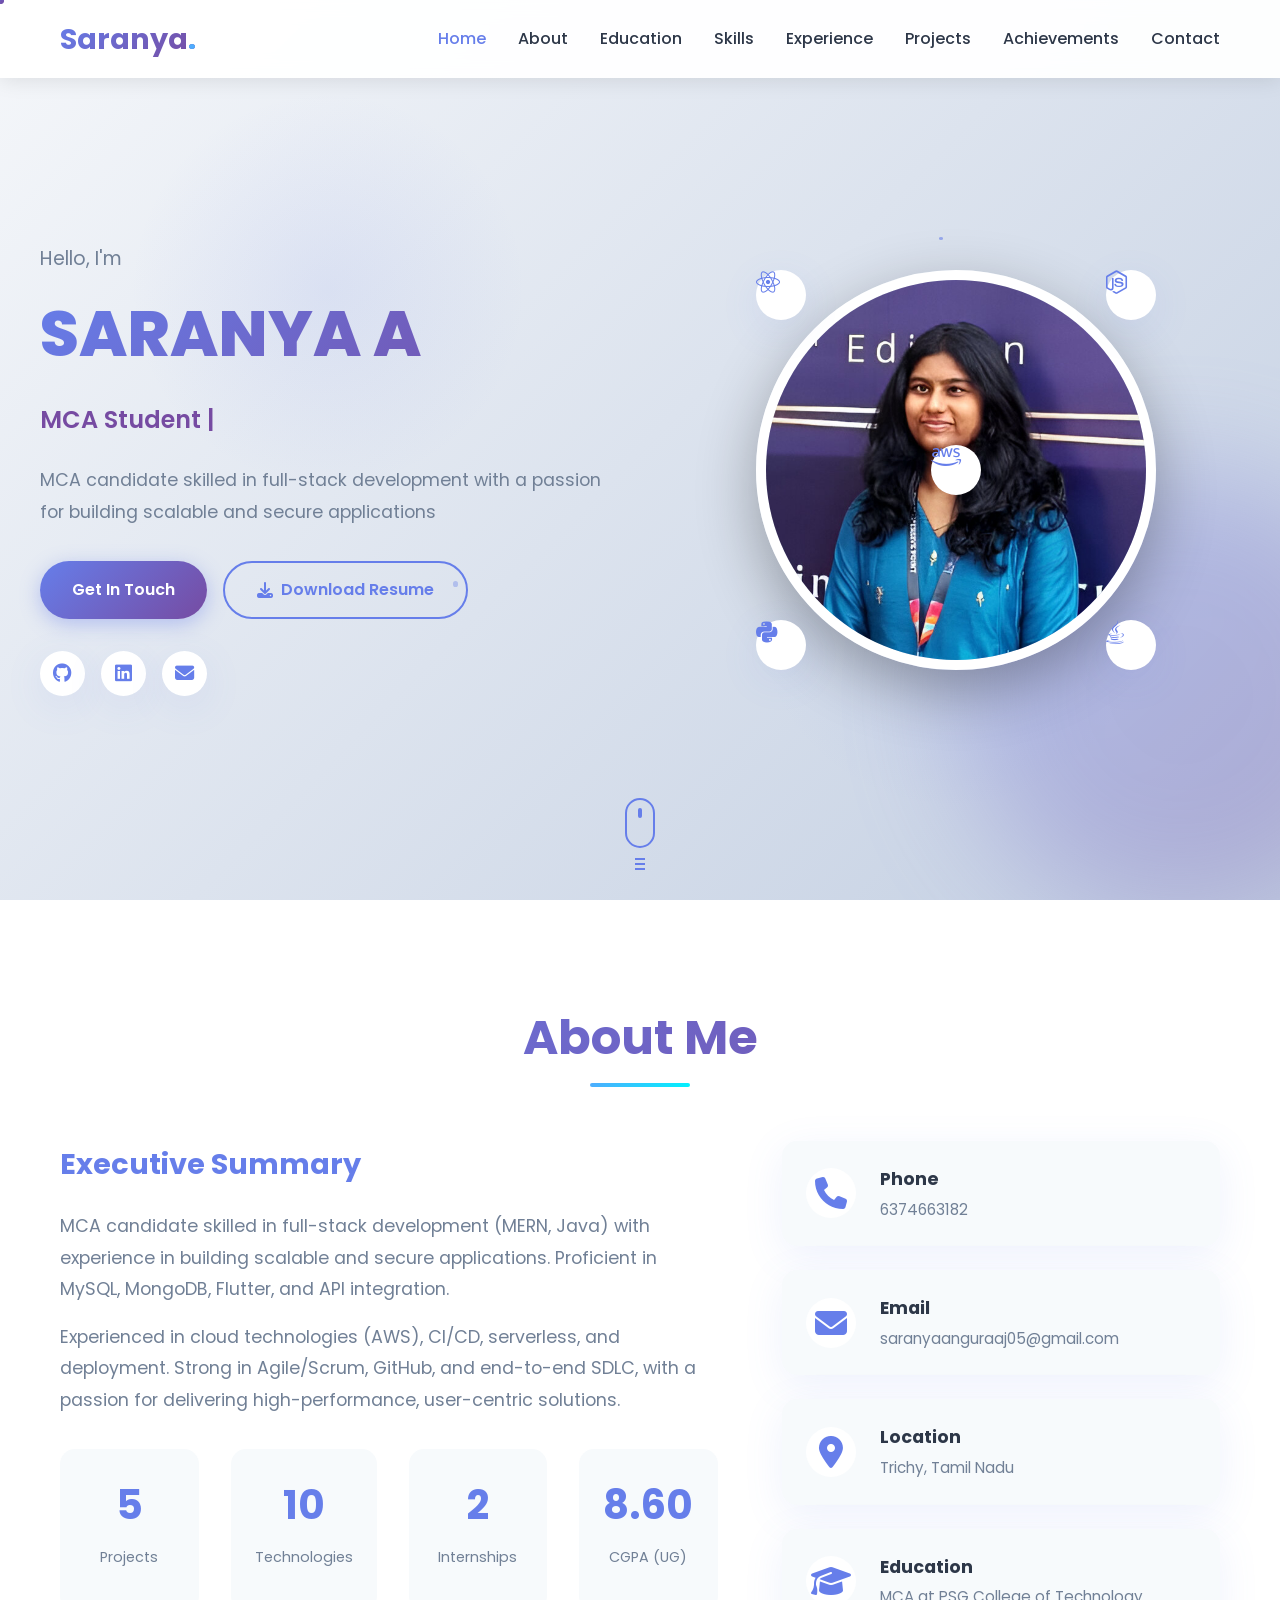
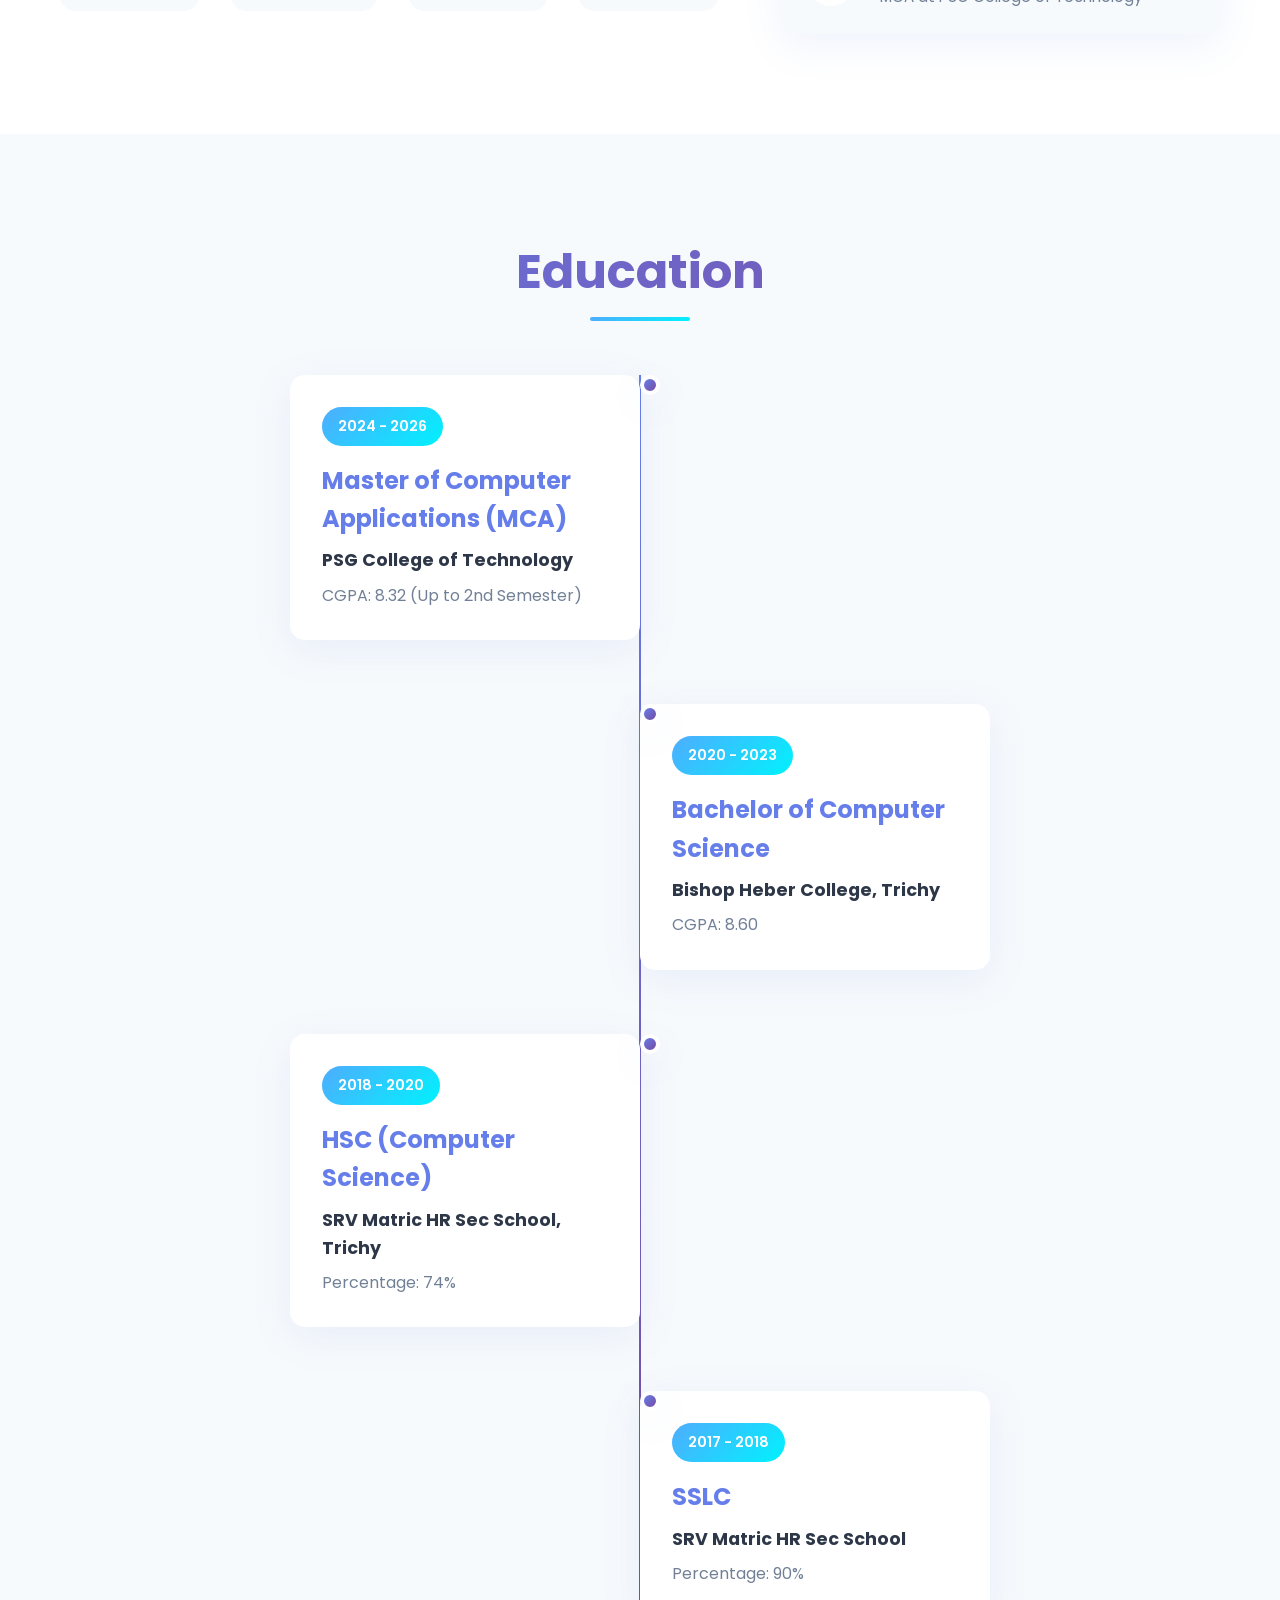
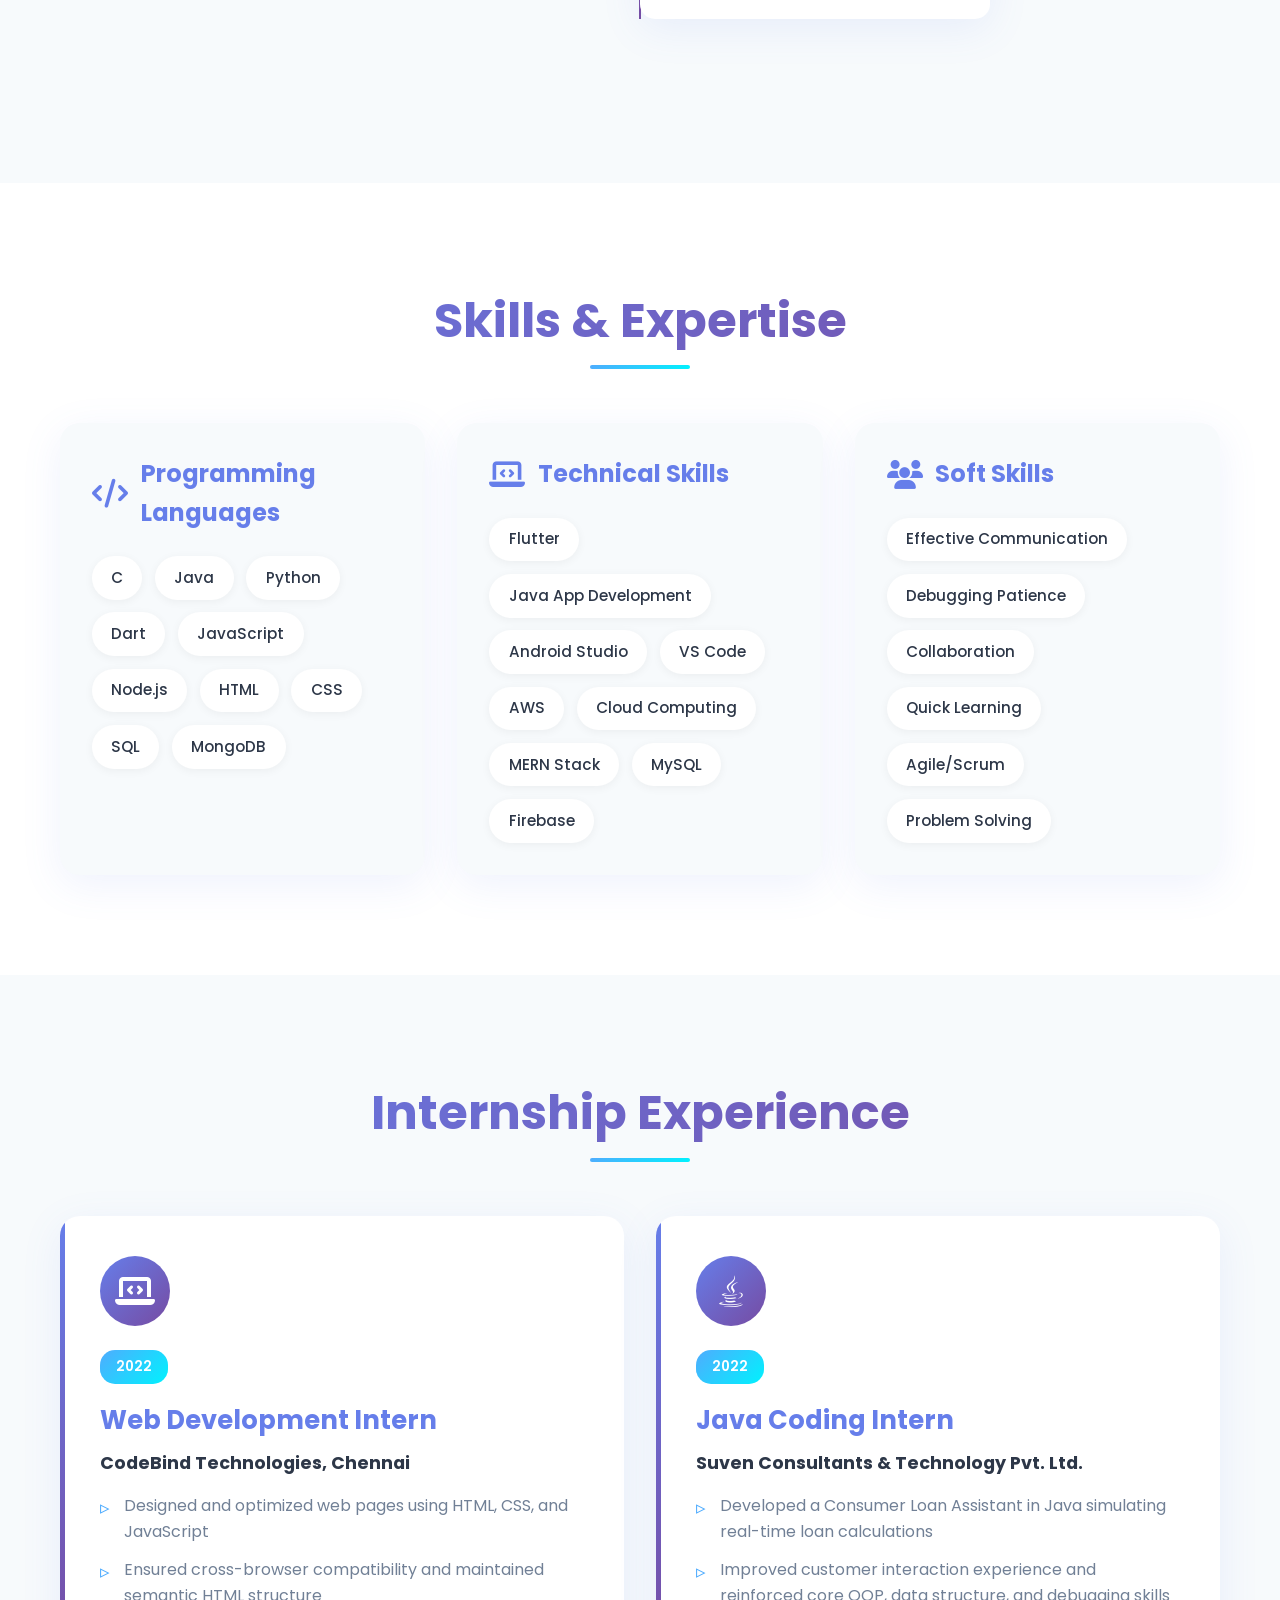
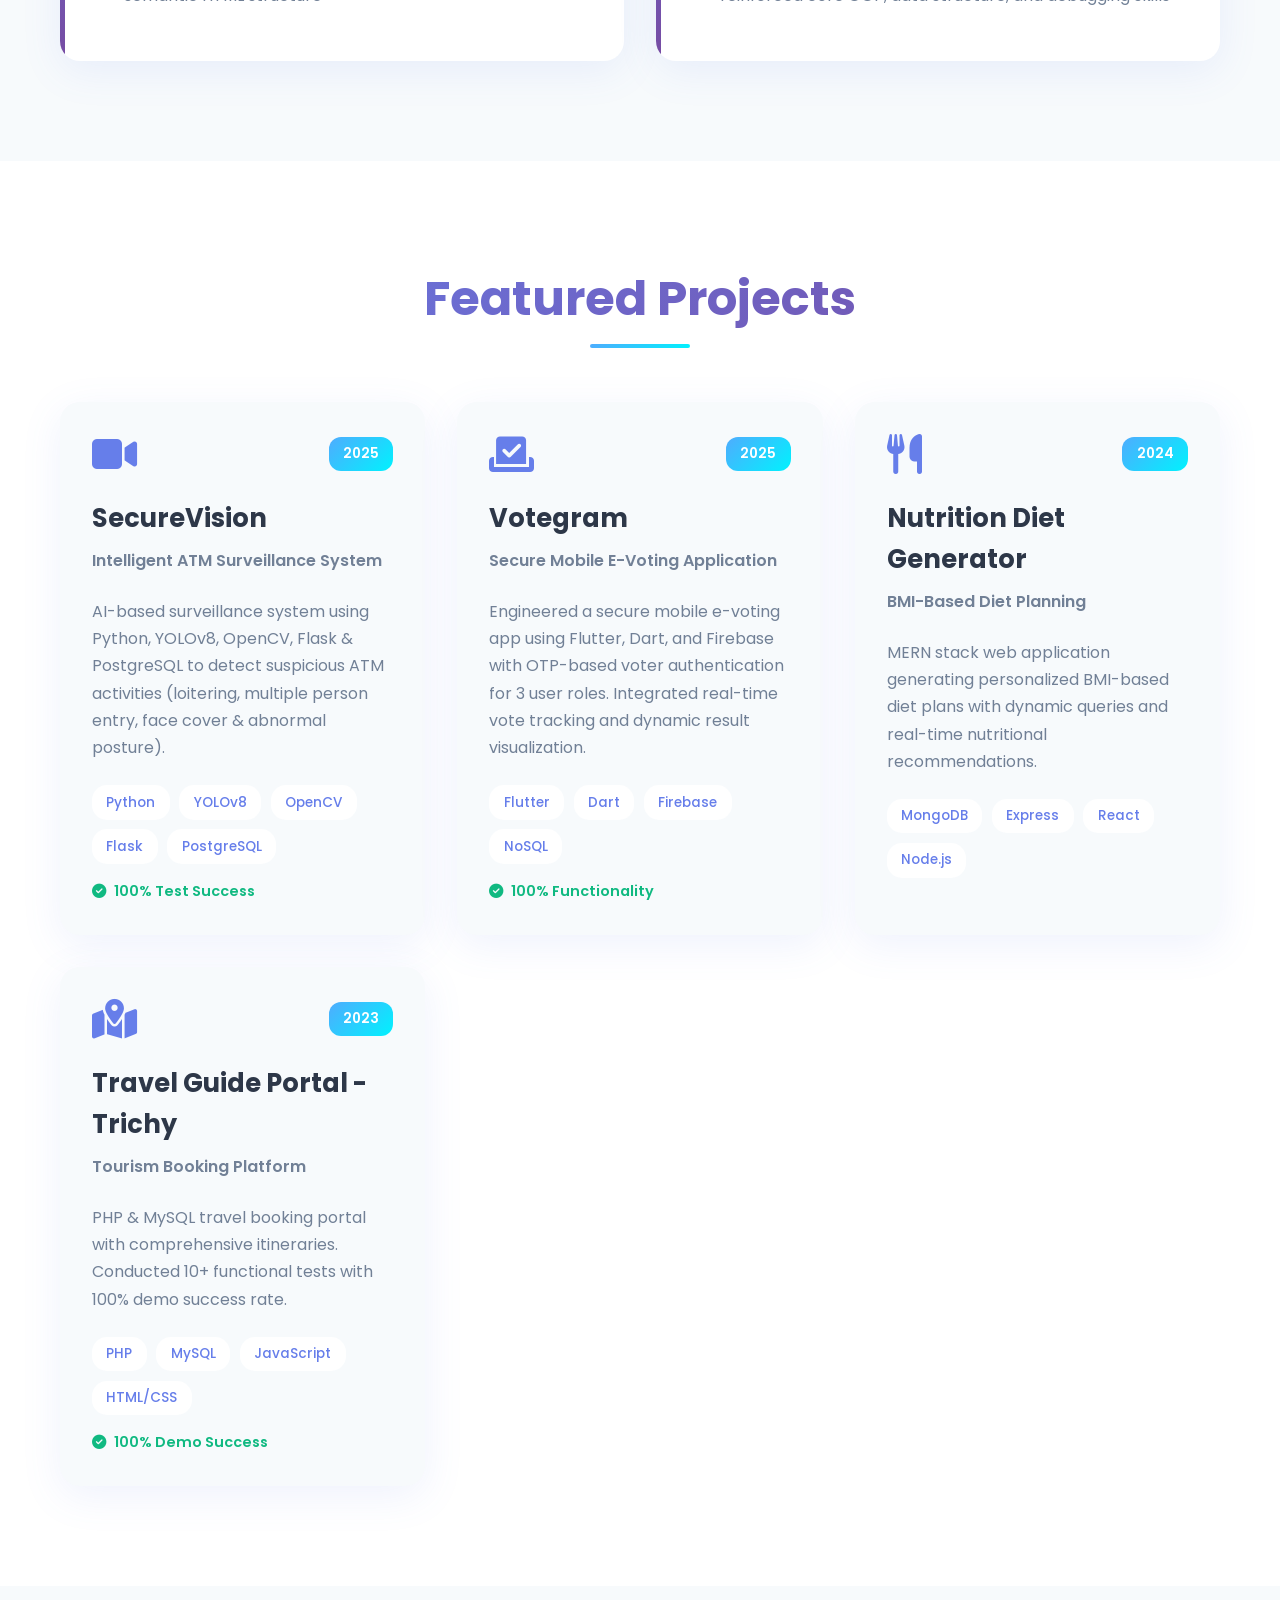
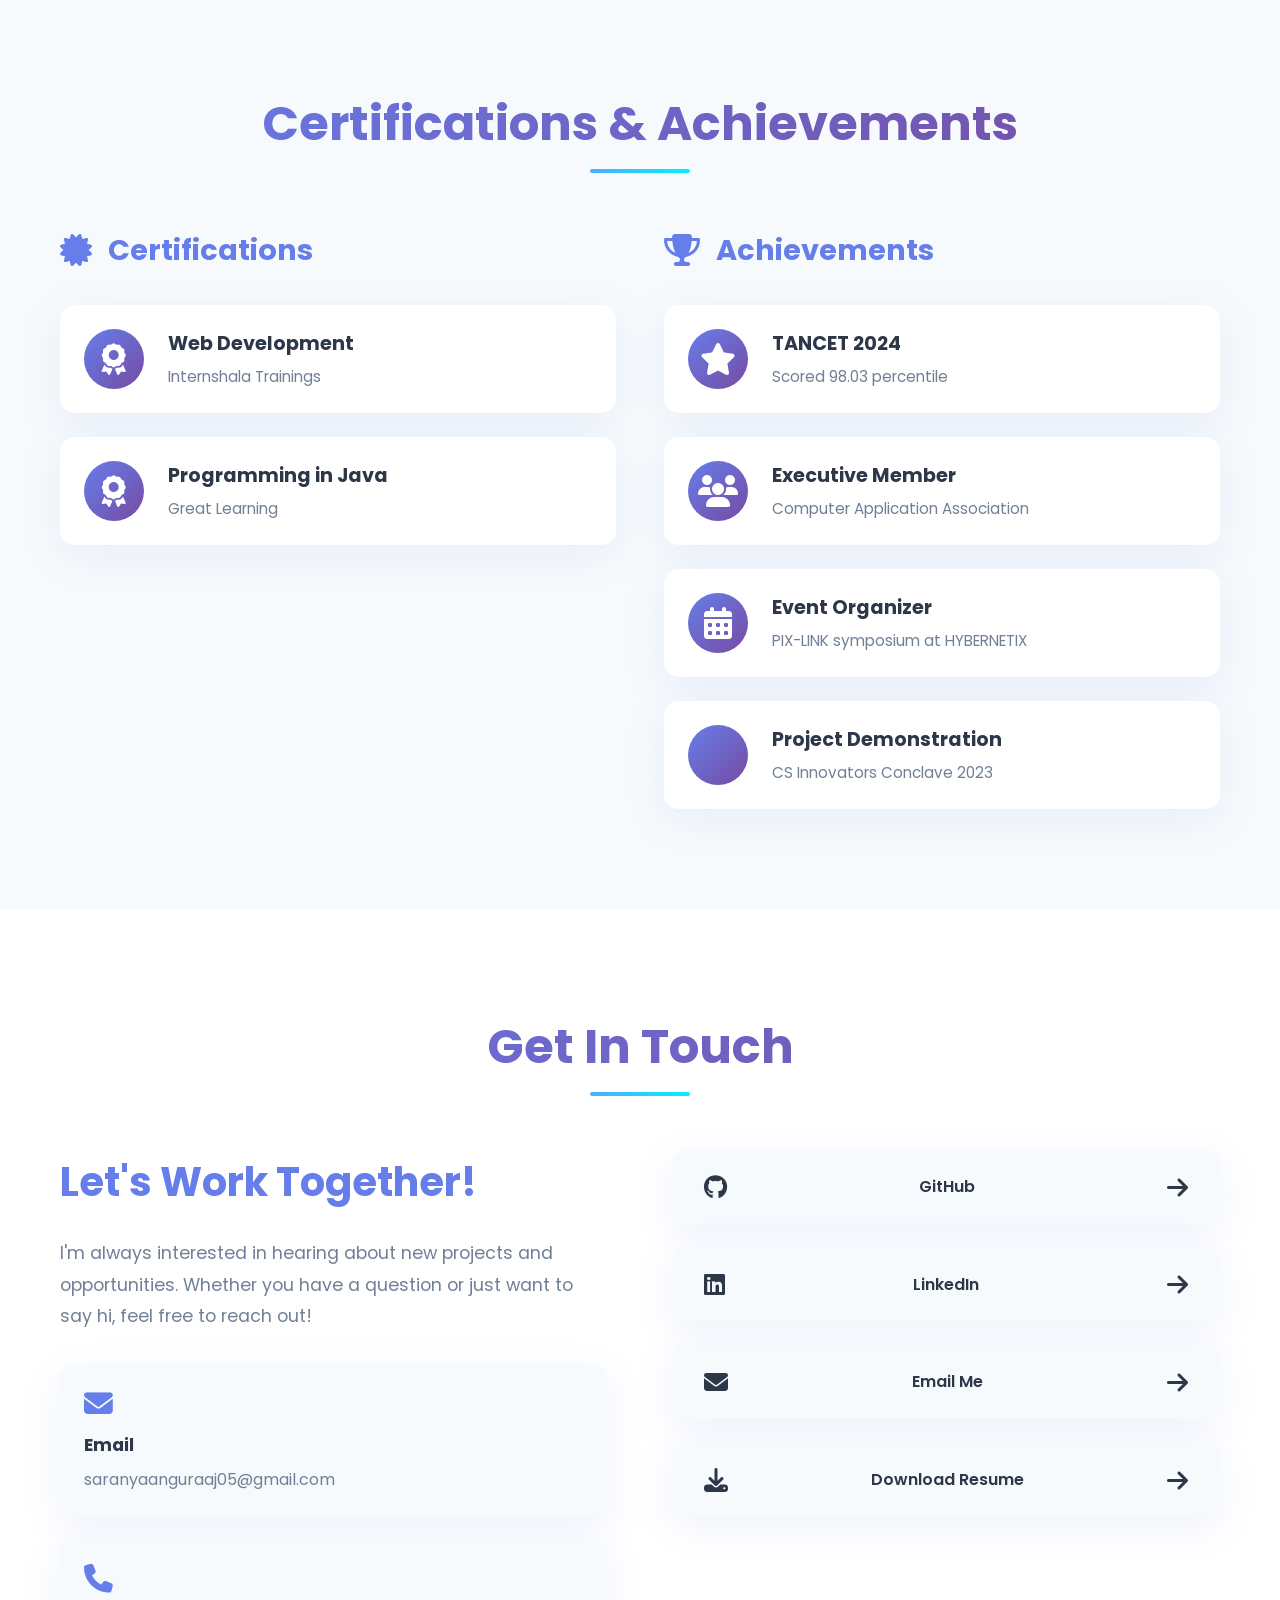
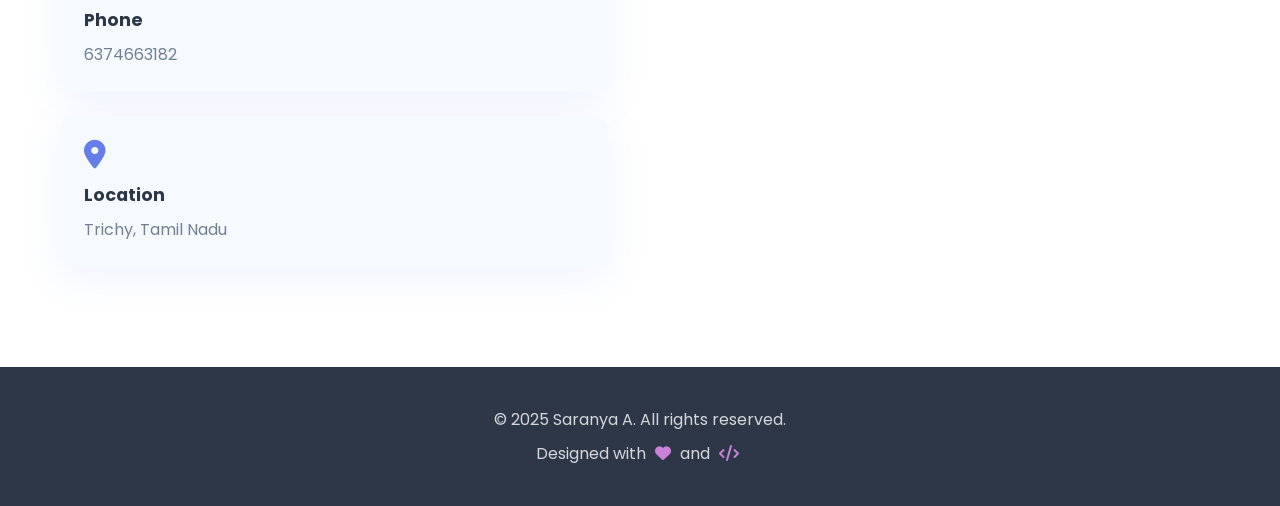
==== index.html @ 5c6d0889 "first" ====
<!DOCTYPE html>
<html lang="en">
<head>
    <meta charset="UTF-8">
    <meta name="viewport" content="width=device-width, initial-scale=1.0">
    <title>Saranya A | MCA Student & Full Stack Developer</title>
    <link rel="stylesheet" href="styles.css">
    <link rel="stylesheet" href="https://cdnjs.cloudflare.com/ajax/libs/font-awesome/6.4.0/css/all.min.css">
    <link href="https://fonts.googleapis.com/css2?family=Poppins:wght@300;400;500;600;700;800&display=swap" rel="stylesheet">
</head>
<body>
    <!-- Navigation -->
    <nav class="navbar" id="navbar">
        <div class="nav-container">
            <div class="logo">
                <span class="logo-text">Saranya<span class="dot">.</span></span>
            </div>
            <ul class="nav-menu" id="navMenu">
                <li><a href="#home" class="nav-link">Home</a></li>
                <li><a href="#about" class="nav-link">About</a></li>
                <li><a href="#education" class="nav-link">Education</a></li>
                <li><a href="#skills" class="nav-link">Skills</a></li>
                <li><a href="#experience" class="nav-link">Experience</a></li>
                <li><a href="#projects" class="nav-link">Projects</a></li>
                <li><a href="#achievements" class="nav-link">Achievements</a></li>
                <li><a href="#contact" class="nav-link">Contact</a></li>
            </ul>
            <div class="hamburger" id="hamburger">
                <span></span>
                <span></span>
                <span></span>
            </div>
        </div>
    </nav>

    <!-- Hero Section -->
    <section class="hero" id="home">
        <div class="hero-particles"></div>
        <div class="hero-content">
            <div class="hero-text">
                <div class="greeting">Hello, I'm</div>
                <h1 class="name">SARANYA A</h1>
                <div class="typed-container">
                    <span class="typed-text"></span>
                    <span class="cursor">|</span>
                </div>
                <p class="hero-description">MCA candidate skilled in full-stack development with a passion for building scalable and secure applications</p>
                <div class="hero-buttons">
                    <a href="#contact" class="btn btn-primary">Get In Touch</a>
                    <a href="https://drive.google.com/uc?export=download&id=18dXStXvpacJV8-sHR2fKU_9qeiYalx4W" class="btn btn-secondary" target="_blank">
                        <i class="fas fa-download"></i> Download Resume
                    </a>
                </div>
                <div class="social-links">
                    <a href="https://github.com/SaranyaAnguraj05" target="_blank" class="social-icon"><i class="fab fa-github"></i></a>
                    <a href="https://linkedin.com/in/saranya-anguraj" target="_blank" class="social-icon"><i class="fab fa-linkedin"></i></a>
                    <a href="mailto:saranyaanguraaj05@gmail.com" class="social-icon"><i class="fas fa-envelope"></i></a>
                </div>
            </div>
            <div class="hero-image">
                <div class="image-container">
                    <div class="glow-effect"></div>
                    <img src="angu.jpg" alt="Saranya A" class="profile-img">
                    <div class="floating-icons">
                        <i class="fab fa-react icon-float"></i>
                        <i class="fab fa-node-js icon-float"></i>
                        <i class="fab fa-python icon-float"></i>
                        <i class="fab fa-java icon-float"></i>
                        <i class="fab fa-aws icon-float"></i>
                    </div>
                </div>
            </div>
        </div>
        <div class="scroll-indicator">
            <div class="mouse">
                <div class="wheel"></div>
            </div>
            <div class="arrow">
                <span></span>
                <span></span>
                <span></span>
            </div>
        </div>
    </section>

    <!-- About Section -->
    <section class="about" id="about">
        <div class="container">
            <h2 class="section-title">About Me</h2>
            <div class="about-content">
                <div class="about-text">
                    <h3 class="subtitle">Executive Summary</h3>
                    <p>MCA candidate skilled in full-stack development (MERN, Java) with experience in building scalable and secure applications. Proficient in MySQL, MongoDB, Flutter, and API integration.</p>
                    <p>Experienced in cloud technologies (AWS), CI/CD, serverless, and deployment. Strong in Agile/Scrum, GitHub, and end-to-end SDLC, with a passion for delivering high-performance, user-centric solutions.</p>
                    <div class="about-stats">
                        <div class="stat-item">
                            <h4>5+</h4>
                            <p>Projects</p>
                        </div>
                        <div class="stat-item">
                            <h4>10+</h4>
                            <p>Technologies</p>
                        </div>
                        <div class="stat-item">
                            <h4>2+</h4>
                            <p>Internships</p>
                        </div>
                        <div class="stat-item">
                            <h4>8.60</h4>
                            <p>CGPA (UG)</p>
                        </div>
                    </div>
                </div>
                <div class="about-info">
                    <div class="info-box">
                        <i class="fas fa-phone"></i>
                        <div>
                            <h4>Phone</h4>
                            <p>6374663182</p>
                        </div>
                    </div>
                    <div class="info-box">
                        <i class="fas fa-envelope"></i>
                        <div>
                            <h4>Email</h4>
                            <p>saranyaanguraaj05@gmail.com</p>
                        </div>
                    </div>
                    <div class="info-box">
                        <i class="fas fa-map-marker-alt"></i>
                        <div>
                            <h4>Location</h4>
                            <p>Trichy, Tamil Nadu</p>
                        </div>
                    </div>
                    <div class="info-box">
                        <i class="fas fa-graduation-cap"></i>
                        <div>
                            <h4>Education</h4>
                            <p>MCA at PSG College of Technology</p>
                        </div>
                    </div>
                </div>
            </div>
        </div>
    </section>

    <!-- Education Section -->
    <section class="education" id="education">
        <div class="container">
            <h2 class="section-title">Education</h2>
            <div class="timeline">
                <div class="timeline-item">
                    <div class="timeline-dot"></div>
                    <div class="timeline-content">
                        <span class="timeline-date">2024 - 2026</span>
                        <h3>Master of Computer Applications (MCA)</h3>
                        <h4>PSG College of Technology</h4>
                        <p>CGPA: 8.32 (Up to 2nd Semester)</p>
                    </div>
                </div>
                <div class="timeline-item">
                    <div class="timeline-dot"></div>
                    <div class="timeline-content">
                        <span class="timeline-date">2020 - 2023</span>
                        <h3>Bachelor of Computer Science</h3>
                        <h4>Bishop Heber College, Trichy</h4>
                        <p>CGPA: 8.60</p>
                    </div>
                </div>
                <div class="timeline-item">
                    <div class="timeline-dot"></div>
                    <div class="timeline-content">
                        <span class="timeline-date">2018 - 2020</span>
                        <h3>HSC (Computer Science)</h3>
                        <h4>SRV Matric HR Sec School, Trichy</h4>
                        <p>Percentage: 74%</p>
                    </div>
                </div>
                <div class="timeline-item">
                    <div class="timeline-dot"></div>
                    <div class="timeline-content">
                        <span class="timeline-date">2017 - 2018</span>
                        <h3>SSLC</h3>
                        <h4>SRV Matric HR Sec School</h4>
                        <p>Percentage: 90%</p>
                    </div>
                </div>
            </div>
        </div>
    </section>

    <!-- Skills Section -->
    <section class="skills" id="skills">
        <div class="container">
            <h2 class="section-title">Skills & Expertise</h2>
            <div class="skills-container">
                <div class="skill-category">
                    <h3><i class="fas fa-code"></i> Programming Languages</h3>
                    <div class="skill-tags">
                        <span class="skill-tag">C</span>
                        <span class="skill-tag">Java</span>
                        <span class="skill-tag">Python</span>
                        <span class="skill-tag">Dart</span>
                        <span class="skill-tag">JavaScript</span>
                        <span class="skill-tag">Node.js</span>
                        <span class="skill-tag">HTML</span>
                        <span class="skill-tag">CSS</span>
                        <span class="skill-tag">SQL</span>
                        <span class="skill-tag">MongoDB</span>
                    </div>
                </div>
                <div class="skill-category">
                    <h3><i class="fas fa-laptop-code"></i> Technical Skills</h3>
                    <div class="skill-tags">
                        <span class="skill-tag">Flutter</span>
                        <span class="skill-tag">Java App Development</span>
                        <span class="skill-tag">Android Studio</span>
                        <span class="skill-tag">VS Code</span>
                        <span class="skill-tag">AWS</span>
                        <span class="skill-tag">Cloud Computing</span>
                        <span class="skill-tag">MERN Stack</span>
                        <span class="skill-tag">MySQL</span>
                        <span class="skill-tag">Firebase</span>
                    </div>
                </div>
                <div class="skill-category">
                    <h3><i class="fas fa-users"></i> Soft Skills</h3>
                    <div class="skill-tags">
                        <span class="skill-tag">Effective Communication</span>
                        <span class="skill-tag">Debugging Patience</span>
                        <span class="skill-tag">Collaboration</span>
                        <span class="skill-tag">Quick Learning</span>
                        <span class="skill-tag">Agile/Scrum</span>
                        <span class="skill-tag">Problem Solving</span>
                    </div>
                </div>
            </div>
        </div>
    </section>

    <!-- Experience Section -->
    <section class="experience" id="experience">
        <div class="container">
            <h2 class="section-title">Internship Experience</h2>
            <div class="experience-grid">
                <div class="experience-card">
                    <div class="card-icon">
                        <i class="fas fa-laptop-code"></i>
                    </div>
                    <span class="exp-date">2022</span>
                    <h3>Web Development Intern</h3>
                    <h4>CodeBind Technologies, Chennai</h4>
                    <ul>
                        <li>Designed and optimized web pages using HTML, CSS, and JavaScript</li>
                        <li>Ensured cross-browser compatibility and maintained semantic HTML structure</li>
                    </ul>
                </div>
                <div class="experience-card">
                    <div class="card-icon">
                        <i class="fab fa-java"></i>
                    </div>
                    <span class="exp-date">2022</span>
                    <h3>Java Coding Intern</h3>
                    <h4>Suven Consultants & Technology Pvt. Ltd.</h4>
                    <ul>
                        <li>Developed a Consumer Loan Assistant in Java simulating real-time loan calculations</li>
                        <li>Improved customer interaction experience and reinforced core OOP, data structure, and debugging skills</li>
                    </ul>
                </div>
            </div>
        </div>
    </section>

    <!-- Projects Section -->
    <section class="projects" id="projects">
        <div class="container">
            <h2 class="section-title">Featured Projects</h2>
            <div class="projects-grid">
                <div class="project-card">
                    <div class="project-header">
                        <i class="fas fa-video project-icon"></i>
                        <span class="project-year">2025</span>
                    </div>
                    <h3>SecureVision</h3>
                    <p class="project-subtitle">Intelligent ATM Surveillance System</p>
                    <p>AI-based surveillance system using Python, YOLOv8, OpenCV, Flask & PostgreSQL to detect suspicious ATM activities (loitering, multiple person entry, face cover & abnormal posture).</p>
                    <div class="project-tech">
                        <span>Python</span>
                        <span>YOLOv8</span>
                        <span>OpenCV</span>
                        <span>Flask</span>
                        <span>PostgreSQL</span>
                    </div>
                    <div class="project-stats">
                        <span><i class="fas fa-check-circle"></i> 100% Test Success</span>
                    </div>
                </div>
                <div class="project-card">
                    <div class="project-header">
                        <i class="fas fa-vote-yea project-icon"></i>
                        <span class="project-year">2025</span>
                    </div>
                    <h3>Votegram</h3>
                    <p class="project-subtitle">Secure Mobile E-Voting Application</p>
                    <p>Engineered a secure mobile e-voting app using Flutter, Dart, and Firebase with OTP-based voter authentication for 3 user roles. Integrated real-time vote tracking and dynamic result visualization.</p>
                    <div class="project-tech">
                        <span>Flutter</span>
                        <span>Dart</span>
                        <span>Firebase</span>
                        <span>NoSQL</span>
                    </div>
                    <div class="project-stats">
                        <span><i class="fas fa-check-circle"></i> 100% Functionality</span>
                    </div>
                </div>
                <div class="project-card">
                    <div class="project-header">
                        <i class="fas fa-utensils project-icon"></i>
                        <span class="project-year">2024</span>
                    </div>
                    <h3>Nutrition Diet Generator</h3>
                    <p class="project-subtitle">BMI-Based Diet Planning</p>
                    <p>MERN stack web application generating personalized BMI-based diet plans with dynamic queries and real-time nutritional recommendations.</p>
                    <div class="project-tech">
                        <span>MongoDB</span>
                        <span>Express</span>
                        <span>React</span>
                        <span>Node.js</span>
                    </div>
                </div>
                <div class="project-card">
                    <div class="project-header">
                        <i class="fas fa-map-marked-alt project-icon"></i>
                        <span class="project-year">2023</span>
                    </div>
                    <h3>Travel Guide Portal - Trichy</h3>
                    <p class="project-subtitle">Tourism Booking Platform</p>
                    <p>PHP & MySQL travel booking portal with comprehensive itineraries. Conducted 10+ functional tests with 100% demo success rate.</p>
                    <div class="project-tech">
                        <span>PHP</span>
                        <span>MySQL</span>
                        <span>JavaScript</span>
                        <span>HTML/CSS</span>
                    </div>
                    <div class="project-stats">
                        <span><i class="fas fa-check-circle"></i> 100% Demo Success</span>
                    </div>
                </div>
            </div>
        </div>
    </section>

    <!-- Certifications & Achievements -->
    <section class="achievements" id="achievements">
        <div class="container">
            <h2 class="section-title">Certifications & Achievements</h2>
            <div class="achievements-grid">
                <div class="achievement-category">
                    <h3><i class="fas fa-certificate"></i> Certifications</h3>
                    <div class="achievement-list">
                        <div class="achievement-item">
                            <i class="fas fa-award"></i>
                            <div>
                                <h4>Web Development</h4>
                                <p>Internshala Trainings</p>
                            </div>
                        </div>
                        <div class="achievement-item">
                            <i class="fas fa-award"></i>
                            <div>
                                <h4>Programming in Java</h4>
                                <p>Great Learning</p>
                            </div>
                        </div>
                    </div>
                </div>
                <div class="achievement-category">
                    <h3><i class="fas fa-trophy"></i> Achievements</h3>
                    <div class="achievement-list">
                        <div class="achievement-item">
                            <i class="fas fa-star"></i>
                            <div>
                                <h4>TANCET 2024</h4>
                                <p>Scored 98.03 percentile</p>
                            </div>
                        </div>
                        <div class="achievement-item">
                            <i class="fas fa-users"></i>
                            <div>
                                <h4>Executive Member</h4>
                                <p>Computer Application Association</p>
                            </div>
                        </div>
                        <div class="achievement-item">
                            <i class="fas fa-calendar-alt"></i>
                            <div>
                                <h4>Event Organizer</h4>
                                <p>PIX-LINK symposium at HYBERNETIX</p>
                            </div>
                        </div>
                        <div class="achievement-item">
                            <i class="fas fa-presentation"></i>
                            <div>
                                <h4>Project Demonstration</h4>
                                <p>CS Innovators Conclave 2023</p>
                            </div>
                        </div>
                    </div>
                </div>
            </div>
        </div>
    </section>

    <!-- Contact Section -->
    <section class="contact" id="contact">
        <div class="container">
            <h2 class="section-title">Get In Touch</h2>
            <div class="contact-content">
                <div class="contact-text">
                    <h3>Let's Work Together!</h3>
                    <p>I'm always interested in hearing about new projects and opportunities. Whether you have a question or just want to say hi, feel free to reach out!</p>
                    <div class="contact-cards">
                        <div class="contact-card">
                            <i class="fas fa-envelope"></i>
                            <h4>Email</h4>
                            <a href="mailto:saranyaanguraaj05@gmail.com">saranyaanguraaj05@gmail.com</a>
                        </div>
                        <div class="contact-card">
                            <i class="fas fa-phone"></i>
                            <h4>Phone</h4>
                            <a href="tel:6374663182">6374663182</a>
                        </div>
                        <div class="contact-card">
                            <i class="fas fa-map-marker-alt"></i>
                            <h4>Location</h4>
                            <p>Trichy, Tamil Nadu</p>
                        </div>
                    </div>
                </div>
                <div class="contact-links">
                    <a href="https://github.com/SaranyaAnguraj05" target="_blank" class="contact-link">
                        <i class="fab fa-github"></i>
                        <span>GitHub</span>
                        <i class="fas fa-arrow-right"></i>
                    </a>
                    <a href="https://linkedin.com/in/saranya-anguraj" target="_blank" class="contact-link">
                        <i class="fab fa-linkedin"></i>
                        <span>LinkedIn</span>
                        <i class="fas fa-arrow-right"></i>
                    </a>
                    <a href="mailto:saranyaanguraaj05@gmail.com" class="contact-link">
                        <i class="fas fa-envelope"></i>
                        <span>Email Me</span>
                        <i class="fas fa-arrow-right"></i>
                    </a>
                    <a href="https://drive.google.com/uc?export=download&id=18dXStXvpacJV8-sHR2fKU_9qeiYalx4W" target="_blank" class="contact-link">
                        <i class="fas fa-download"></i>
                        <span>Download Resume</span>
                        <i class="fas fa-arrow-right"></i>
                    </a>
                </div>
            </div>
        </div>
    </section>

    <!-- Footer -->
    <footer class="footer">
        <div class="container">
            <div class="footer-content">
                <p>&copy; 2025 Saranya A. All rights reserved.</p>
                <p>Designed with <i class="fas fa-heart"></i> and <i class="fas fa-code"></i></p>
            </div>
        </div>
    </footer>

    <script src="script.js"></script>
</body>
</html>
---- styles.css ----
/* ========== Global Styles ========== */
* {
    margin: 0;
    padding: 0;
    box-sizing: border-box;
}

:root {
    /* Modern Gradient Theme Colors */
    --primary-gradient: linear-gradient(135deg, #667eea 0%, #764ba2 100%);
    --secondary-gradient: linear-gradient(135deg, #f093fb 0%, #f5576c 100%);
    --accent-gradient: linear-gradient(135deg, #4facfe 0%, #00f2fe 100%);
    --dark-gradient: linear-gradient(135deg, #1e3c72 0%, #2a5298 100%);
    
    --primary-color: #667eea;
    --secondary-color: #764ba2;
    --accent-color: #4facfe;
    --text-dark: #2d3748;
    --text-light: #718096;
    --bg-light: #f7fafc;
    --bg-white: #ffffff;
    --shadow: 0 10px 40px rgba(102, 126, 234, 0.1);
    --shadow-hover: 0 20px 60px rgba(102, 126, 234, 0.2);
    
    --font-primary: 'Poppins', sans-serif;
    --transition: all 0.3s cubic-bezier(0.645, 0.045, 0.355, 1);
}

html {
    scroll-behavior: smooth;
    overflow-x: hidden;
}

body {
    font-family: var(--font-primary);
    color: var(--text-dark);
    line-height: 1.6;
    overflow-x: hidden;
    background: var(--bg-light);
}

.container {
    max-width: 1200px;
    margin: 0 auto;
    padding: 0 20px;
}

/* ========== Navigation ========== */
.navbar {
    position: fixed;
    top: 0;
    left: 0;
    right: 0;
    z-index: 1000;
    background: rgba(255, 255, 255, 0.95);
    backdrop-filter: blur(10px);
    box-shadow: 0 2px 20px rgba(0, 0, 0, 0.1);
    transition: var(--transition);
    animation: slideDown 0.5s ease-out;
}

@keyframes slideDown {
    from {
        transform: translateY(-100%);
        opacity: 0;
    }
    to {
        transform: translateY(0);
        opacity: 1;
    }
}

.nav-container {
    max-width: 1200px;
    margin: 0 auto;
    padding: 1rem 20px;
    display: flex;
    justify-content: space-between;
    align-items: center;
}

.logo-text {
    font-size: 1.8rem;
    font-weight: 700;
    background: var(--primary-gradient);
    -webkit-background-clip: text;
    -webkit-text-fill-color: transparent;
    background-clip: text;
}

.dot {
    color: var(--accent-color);
    -webkit-text-fill-color: var(--accent-color);
}

.nav-menu {
    display: flex;
    list-style: none;
    gap: 2rem;
}

.nav-link {
    text-decoration: none;
    color: var(--text-dark);
    font-weight: 500;
    position: relative;
    transition: var(--transition);
}

.nav-link::after {
    content: '';
    position: absolute;
    bottom: -5px;
    left: 0;
    width: 0;
    height: 2px;
    background: var(--primary-gradient);
    transition: var(--transition);
}

.nav-link:hover {
    color: var(--primary-color);
}

.nav-link:hover::after {
    width: 100%;
}

.hamburger {
    display: none;
    flex-direction: column;
    cursor: pointer;
    gap: 5px;
}

.hamburger span {
    width: 25px;
    height: 3px;
    background: var(--primary-gradient);
    border-radius: 3px;
    transition: var(--transition);
}

/* ========== Hero Section ========== */
.hero {
    min-height: 100vh;
    display: flex;
    align-items: center;
    justify-content: center;
    position: relative;
    padding: 120px 20px 80px;
    overflow: hidden;
    background: linear-gradient(135deg, #f5f7fa 0%, #c3cfe2 100%);
}

.hero-particles {
    position: absolute;
    width: 100%;
    height: 100%;
    top: 0;
    left: 0;
    overflow: hidden;
}

.hero-particles::before,
.hero-particles::after {
    content: '';
    position: absolute;
    width: 400px;
    height: 400px;
    border-radius: 50%;
    background: radial-gradient(circle, rgba(102, 126, 234, 0.1) 0%, transparent 70%);
    animation: float 20s infinite ease-in-out;
}

.hero-particles::before {
    top: 10%;
    left: 10%;
    animation-delay: 0s;
}

.hero-particles::after {
    bottom: 10%;
    right: 10%;
    animation-delay: -10s;
}

@keyframes float {
    0%, 100% {
        transform: translate(0, 0) scale(1);
    }
    33% {
        transform: translate(50px, -50px) scale(1.1);
    }
    66% {
        transform: translate(-30px, 30px) scale(0.9);
    }
}

.hero-content {
    display: grid;
    grid-template-columns: 1fr 1fr;
    gap: 4rem;
    align-items: center;
    max-width: 1200px;
    position: relative;
    z-index: 1;
}

.hero-text {
    animation: fadeInLeft 1s ease-out;
}

@keyframes fadeInLeft {
    from {
        opacity: 0;
        transform: translateX(-50px);
    }
    to {
        opacity: 1;
        transform: translateX(0);
    }
}

.greeting {
    font-size: 1.2rem;
    color: var(--text-light);
    margin-bottom: 0.5rem;
    animation: fadeIn 1s ease-out 0.2s both;
}

@keyframes fadeIn {
    from {
        opacity: 0;
    }
    to {
        opacity: 1;
    }
}

.name {
    font-size: 4rem;
    font-weight: 800;
    background: var(--primary-gradient);
    -webkit-background-clip: text;
    -webkit-text-fill-color: transparent;
    background-clip: text;
    margin-bottom: 1rem;
    animation: fadeIn 1s ease-out 0.4s both;
}

.typed-container {
    font-size: 1.5rem;
    color: var(--secondary-color);
    font-weight: 600;
    margin-bottom: 1.5rem;
    min-height: 2.5rem;
}

.cursor {
    animation: blink 1s infinite;
}

@keyframes blink {
    0%, 50% {
        opacity: 1;
    }
    51%, 100% {
        opacity: 0;
    }
}

.hero-description {
    font-size: 1.1rem;
    color: var(--text-light);
    margin-bottom: 2rem;
    line-height: 1.8;
    animation: fadeIn 1s ease-out 0.6s both;
}

.hero-buttons {
    display: flex;
    gap: 1rem;
    margin-bottom: 2rem;
    animation: fadeIn 1s ease-out 0.8s both;
}

.btn {
    padding: 0.9rem 2rem;
    border-radius: 50px;
    text-decoration: none;
    font-weight: 600;
    transition: var(--transition);
    display: inline-flex;
    align-items: center;
    gap: 0.5rem;
    position: relative;
    overflow: hidden;
}

.btn::before {
    content: '';
    position: absolute;
    top: 0;
    left: -100%;
    width: 100%;
    height: 100%;
    background: rgba(255, 255, 255, 0.2);
    transition: var(--transition);
}

.btn:hover::before {
    left: 100%;
}

.btn-primary {
    background: var(--primary-gradient);
    color: white;
    box-shadow: 0 5px 20px rgba(102, 126, 234, 0.4);
}

.btn-primary:hover {
    transform: translateY(-3px);
    box-shadow: 0 8px 30px rgba(102, 126, 234, 0.6);
}

.btn-secondary {
    background: transparent;
    color: var(--primary-color);
    border: 2px solid var(--primary-color);
}

.btn-secondary:hover {
    background: var(--primary-color);
    color: white;
    transform: translateY(-3px);
}

.social-links {
    display: flex;
    gap: 1rem;
    animation: fadeIn 1s ease-out 1s both;
}

.social-icon {
    width: 45px;
    height: 45px;
    border-radius: 50%;
    background: var(--bg-white);
    display: flex;
    align-items: center;
    justify-content: center;
    color: var(--primary-color);
    font-size: 1.2rem;
    text-decoration: none;
    box-shadow: var(--shadow);
    transition: var(--transition);
}

.social-icon:hover {
    background: var(--primary-gradient);
    color: white;
    transform: translateY(-5px) rotate(360deg);
    box-shadow: var(--shadow-hover);
}

.hero-image {
    display: flex;
    justify-content: center;
    align-items: center;
    animation: fadeInRight 1s ease-out;
}

@keyframes fadeInRight {
    from {
        opacity: 0;
        transform: translateX(50px);
    }
    to {
        opacity: 1;
        transform: translateX(0);
    }
}

.image-container {
    position: relative;
    width: 400px;
    height: 400px;
}

.glow-effect {
    position: absolute;
    top: 50%;
    left: 50%;
    transform: translate(-50%, -50%);
    width: 450px;
    height: 450px;
    background: var(--primary-gradient);
    border-radius: 50%;
    filter: blur(60px);
    opacity: 0.3;
    animation: pulse 3s infinite;
}

@keyframes pulse {
    0%, 100% {
        transform: translate(-50%, -50%) scale(1);
        opacity: 0.3;
    }
    50% {
        transform: translate(-50%, -50%) scale(1.1);
        opacity: 0.5;
    }
}

.profile-img {
    position: relative;
    width: 100%;
    height: 100%;
    object-fit: cover;
    border-radius: 50%;
    border: 10px solid white;
    box-shadow: 0 20px 60px rgba(0, 0, 0, 0.3);
    animation: scaleIn 1s ease-out;
}

@keyframes scaleIn {
    from {
        transform: scale(0);
        opacity: 0;
    }
    to {
        transform: scale(1);
        opacity: 1;
    }
}

.floating-icons {
    position: absolute;
    width: 100%;
    height: 100%;
    top: 0;
    left: 0;
}

.icon-float {
    position: absolute;
    width: 50px;
    height: 50px;
    background: white;
    border-radius: 50%;
    display: flex;
    align-items: center;
    justify-content: center;
    box-shadow: var(--shadow);
    font-size: 1.5rem;
    color: var(--primary-color);
    animation: iconFloat 3s infinite ease-in-out;
}

.icon-float:nth-child(1) {
    top: 0;
    left: 0;
    animation-delay: 0s;
}

.icon-float:nth-child(2) {
    top: 0;
    right: 0;
    animation-delay: 0.6s;
}

.icon-float:nth-child(3) {
    bottom: 0;
    left: 0;
    animation-delay: 1.2s;
}

.icon-float:nth-child(4) {
    bottom: 0;
    right: 0;
    animation-delay: 1.8s;
}

.icon-float:nth-child(5) {
    top: 50%;
    left: 50%;
    transform: translate(-50%, -50%);
    animation-delay: 2.4s;
}

@keyframes iconFloat {
    0%, 100% {
        transform: translateY(0);
    }
    50% {
        transform: translateY(-20px);
    }
}

.scroll-indicator {
    position: absolute;
    bottom: 30px;
    left: 50%;
    transform: translateX(-50%);
    display: flex;
    flex-direction: column;
    align-items: center;
    gap: 10px;
    animation: fadeIn 1s ease-out 1.5s both;
}

.mouse {
    width: 30px;
    height: 50px;
    border: 2px solid var(--primary-color);
    border-radius: 20px;
    position: relative;
}

.wheel {
    width: 4px;
    height: 10px;
    background: var(--primary-color);
    border-radius: 2px;
    position: absolute;
    top: 8px;
    left: 50%;
    transform: translateX(-50%);
    animation: scroll 2s infinite;
}

@keyframes scroll {
    0% {
        opacity: 1;
        top: 8px;
    }
    100% {
        opacity: 0;
        top: 30px;
    }
}

.arrow {
    display: flex;
    flex-direction: column;
    gap: 3px;
}

.arrow span {
    width: 10px;
    height: 2px;
    background: var(--primary-color);
    animation: arrowMove 1.5s infinite;
}

.arrow span:nth-child(2) {
    animation-delay: 0.15s;
}

.arrow span:nth-child(3) {
    animation-delay: 0.3s;
}

@keyframes arrowMove {
    0% {
        opacity: 0;
    }
    50% {
        opacity: 1;
    }
    100% {
        opacity: 0;
    }
}

/* ========== Section Styles ========== */
section {
    padding: 100px 20px;
    position: relative;
}

.section-title {
    font-size: 3rem;
    font-weight: 700;
    text-align: center;
    margin-bottom: 4rem;
    background: var(--primary-gradient);
    -webkit-background-clip: text;
    -webkit-text-fill-color: transparent;
    background-clip: text;
    position: relative;
    animation: fadeInUp 0.8s ease-out;
}

.section-title::after {
    content: '';
    position: absolute;
    bottom: -10px;
    left: 50%;
    transform: translateX(-50%);
    width: 100px;
    height: 4px;
    background: var(--accent-gradient);
    border-radius: 2px;
}

@keyframes fadeInUp {
    from {
        opacity: 0;
        transform: translateY(30px);
    }
    to {
        opacity: 1;
        transform: translateY(0);
    }
}

/* ========== About Section ========== */
.about {
    background: white;
}

.about-content {
    display: grid;
    grid-template-columns: 1.5fr 1fr;
    gap: 4rem;
    align-items: start;
}

.about-text {
    animation: fadeInLeft 0.8s ease-out;
}

.subtitle {
    font-size: 1.8rem;
    color: var(--primary-color);
    margin-bottom: 1.5rem;
}

.about-text p {
    color: var(--text-light);
    font-size: 1.1rem;
    margin-bottom: 1rem;
    line-height: 1.8;
}

.about-stats {
    display: grid;
    grid-template-columns: repeat(4, 1fr);
    gap: 2rem;
    margin-top: 2rem;
}

.stat-item {
    text-align: center;
    padding: 1.5rem;
    background: var(--bg-light);
    border-radius: 15px;
    transition: var(--transition);
    animation: scaleIn 0.5s ease-out;
}

.stat-item:hover {
    transform: translateY(-10px);
    box-shadow: var(--shadow);
    background: var(--primary-gradient);
}

.stat-item:hover h4,
.stat-item:hover p {
    color: white;
}

.stat-item h4 {
    font-size: 2.5rem;
    font-weight: 700;
    color: var(--primary-color);
    margin-bottom: 0.5rem;
}

.stat-item p {
    color: var(--text-light);
    font-size: 0.9rem;
}

.about-info {
    display: flex;
    flex-direction: column;
    gap: 1.5rem;
    animation: fadeInRight 0.8s ease-out;
}

.info-box {
    display: flex;
    align-items: center;
    gap: 1.5rem;
    padding: 1.5rem;
    background: var(--bg-light);
    border-radius: 15px;
    transition: var(--transition);
    box-shadow: var(--shadow);
}

.info-box:hover {
    transform: translateX(10px);
    box-shadow: var(--shadow-hover);
}

.info-box i {
    font-size: 2rem;
    color: var(--primary-color);
    width: 50px;
    height: 50px;
    display: flex;
    align-items: center;
    justify-content: center;
    background: white;
    border-radius: 50%;
}

.info-box h4 {
    font-size: 1.1rem;
    margin-bottom: 0.3rem;
    color: var(--text-dark);
}

.info-box p {
    color: var(--text-light);
    font-size: 0.95rem;
}

/* ========== Education Section ========== */
.education {
    background: var(--bg-light);
}

.timeline {
    position: relative;
    max-width: 800px;
    margin: 0 auto;
}

.timeline::before {
    content: '';
    position: absolute;
    left: 50%;
    transform: translateX(-50%);
    width: 2px;
    height: 100%;
    background: var(--primary-gradient);
}

.timeline-item {
    display: flex;
    justify-content: flex-end;
    padding-right: 50%;
    position: relative;
    margin-bottom: 4rem;
    animation: fadeInLeft 0.8s ease-out;
}

.timeline-item:nth-child(even) {
    justify-content: flex-start;
    padding-right: 0;
    padding-left: 50%;
    animation: fadeInRight 0.8s ease-out;
}

.timeline-dot {
    position: absolute;
    left: 50%;
    transform: translateX(-50%);
    width: 20px;
    height: 20px;
    background: var(--primary-gradient);
    border-radius: 50%;
    border: 4px solid white;
    box-shadow: var(--shadow);
    z-index: 1;
    animation: scaleIn 0.5s ease-out;
}

.timeline-content {
    background: white;
    padding: 2rem;
    border-radius: 15px;
    box-shadow: var(--shadow);
    width: calc(100% - 50px);
    transition: var(--transition);
    position: relative;
}

.timeline-content:hover {
    transform: scale(1.05);
    box-shadow: var(--shadow-hover);
}

.timeline-date {
    display: inline-block;
    padding: 0.5rem 1rem;
    background: var(--accent-gradient);
    color: white;
    border-radius: 20px;
    font-size: 0.9rem;
    font-weight: 600;
    margin-bottom: 1rem;
}

.timeline-content h3 {
    font-size: 1.5rem;
    color: var(--primary-color);
    margin-bottom: 0.5rem;
}

.timeline-content h4 {
    font-size: 1.1rem;
    color: var(--text-dark);
    margin-bottom: 0.5rem;
}

.timeline-content p {
    color: var(--text-light);
}

/* ========== Skills Section ========== */
.skills {
    background: white;
}

.skills-container {
    display: grid;
    grid-template-columns: repeat(auto-fit, minmax(350px, 1fr));
    gap: 2rem;
}

.skill-category {
    background: var(--bg-light);
    padding: 2rem;
    border-radius: 20px;
    box-shadow: var(--shadow);
    transition: var(--transition);
    animation: fadeInUp 0.8s ease-out;
}

.skill-category:hover {
    transform: translateY(-10px);
    box-shadow: var(--shadow-hover);
}

.skill-category h3 {
    font-size: 1.5rem;
    color: var(--primary-color);
    margin-bottom: 1.5rem;
    display: flex;
    align-items: center;
    gap: 0.8rem;
}

.skill-category h3 i {
    font-size: 1.8rem;
}

.skill-tags {
    display: flex;
    flex-wrap: wrap;
    gap: 0.8rem;
}

.skill-tag {
    padding: 0.6rem 1.2rem;
    background: white;
    color: var(--text-dark);
    border-radius: 25px;
    font-size: 0.95rem;
    font-weight: 500;
    transition: var(--transition);
    box-shadow: 0 2px 10px rgba(0, 0, 0, 0.05);
    animation: scaleIn 0.5s ease-out;
}

.skill-tag:hover {
    background: var(--primary-gradient);
    color: white;
    transform: translateY(-5px);
    box-shadow: var(--shadow);
}

/* ========== Experience Section ========== */
.experience {
    background: var(--bg-light);
}

.experience-grid {
    display: grid;
    grid-template-columns: repeat(auto-fit, minmax(450px, 1fr));
    gap: 2rem;
}

.experience-card {
    background: white;
    padding: 2.5rem;
    border-radius: 20px;
    box-shadow: var(--shadow);
    transition: var(--transition);
    position: relative;
    overflow: hidden;
    animation: fadeInUp 0.8s ease-out;
}

.experience-card::before {
    content: '';
    position: absolute;
    top: 0;
    left: 0;
    width: 5px;
    height: 100%;
    background: var(--primary-gradient);
}

.experience-card:hover {
    transform: translateY(-10px);
    box-shadow: var(--shadow-hover);
}

.card-icon {
    width: 70px;
    height: 70px;
    background: var(--primary-gradient);
    border-radius: 50%;
    display: flex;
    align-items: center;
    justify-content: center;
    font-size: 2rem;
    color: white;
    margin-bottom: 1.5rem;
    animation: rotateIn 0.8s ease-out;
}

@keyframes rotateIn {
    from {
        transform: rotate(-180deg) scale(0);
        opacity: 0;
    }
    to {
        transform: rotate(0) scale(1);
        opacity: 1;
    }
}

.exp-date {
    display: inline-block;
    padding: 0.4rem 1rem;
    background: var(--accent-gradient);
    color: white;
    border-radius: 15px;
    font-size: 0.85rem;
    font-weight: 600;
    margin-bottom: 1rem;
}

.experience-card h3 {
    font-size: 1.6rem;
    color: var(--primary-color);
    margin-bottom: 0.5rem;
}

.experience-card h4 {
    font-size: 1.1rem;
    color: var(--text-dark);
    margin-bottom: 1rem;
}

.experience-card ul {
    list-style: none;
    padding-left: 0;
}

.experience-card li {
    color: var(--text-light);
    margin-bottom: 0.8rem;
    padding-left: 1.5rem;
    position: relative;
}

.experience-card li::before {
    content: '▹';
    position: absolute;
    left: 0;
    color: var(--accent-color);
    font-size: 1.2rem;
}

/* ========== Projects Section ========== */
.projects {
    background: white;
}

.projects-grid {
    display: grid;
    grid-template-columns: repeat(auto-fit, minmax(300px, 1fr));
    gap: 2rem;
}

.project-card {
    background: var(--bg-light);
    padding: 2rem;
    border-radius: 20px;
    box-shadow: var(--shadow);
    transition: var(--transition);
    position: relative;
    overflow: hidden;
    animation: fadeInUp 0.8s ease-out;
}

.project-card::before {
    content: '';
    position: absolute;
    top: 0;
    left: 0;
    width: 100%;
    height: 100%;
    background: var(--primary-gradient);
    opacity: 0;
    transition: var(--transition);
}

.project-card:hover::before {
    opacity: 0.05;
}

.project-card:hover {
    transform: translateY(-15px);
    box-shadow: var(--shadow-hover);
}

.project-header {
    display: flex;
    justify-content: space-between;
    align-items: center;
    margin-bottom: 1.5rem;
}

.project-icon {
    font-size: 2.5rem;
    color: var(--primary-color);
    animation: bounceIn 0.8s ease-out;
}

@keyframes bounceIn {
    0% {
        transform: scale(0);
    }
    50% {
        transform: scale(1.2);
    }
    100% {
        transform: scale(1);
    }
}

.project-year {
    padding: 0.4rem 0.9rem;
    background: var(--accent-gradient);
    color: white;
    border-radius: 12px;
    font-size: 0.85rem;
    font-weight: 600;
}

.project-card h3 {
    font-size: 1.6rem;
    color: var(--text-dark);
    margin-bottom: 0.5rem;
}

.project-subtitle {
    font-size: 1rem;
    color: var(--primary-color);
    font-weight: 600;
    margin-bottom: 1rem;
}

.project-card > p {
    color: var(--text-light);
    line-height: 1.7;
    margin-bottom: 1.5rem;
}

.project-tech {
    display: flex;
    flex-wrap: wrap;
    gap: 0.6rem;
    margin-bottom: 1rem;
}

.project-tech span {
    padding: 0.4rem 0.9rem;
    background: white;
    color: var(--primary-color);
    border-radius: 15px;
    font-size: 0.85rem;
    font-weight: 500;
    transition: var(--transition);
}

.project-tech span:hover {
    background: var(--primary-color);
    color: white;
}

.project-stats {
    display: flex;
    gap: 1rem;
    align-items: center;
    color: #10b981;
    font-size: 0.9rem;
    font-weight: 600;
}

.project-stats i {
    margin-right: 0.3rem;
}

/* ========== Achievements Section ========== */
.achievements {
    background: var(--bg-light);
}

.achievements-grid {
    display: grid;
    grid-template-columns: repeat(auto-fit, minmax(500px, 1fr));
    gap: 3rem;
}

.achievement-category h3 {
    font-size: 1.8rem;
    color: var(--primary-color);
    margin-bottom: 2rem;
    display: flex;
    align-items: center;
    gap: 1rem;
}

.achievement-category h3 i {
    font-size: 2rem;
}

.achievement-list {
    display: flex;
    flex-direction: column;
    gap: 1.5rem;
}

.achievement-item {
    display: flex;
    align-items: center;
    gap: 1.5rem;
    background: white;
    padding: 1.5rem;
    border-radius: 15px;
    box-shadow: var(--shadow);
    transition: var(--transition);
    animation: fadeInUp 0.8s ease-out;
}

.achievement-item:hover {
    transform: translateX(10px);
    box-shadow: var(--shadow-hover);
}

.achievement-item i {
    font-size: 2rem;
    color: white;
    width: 60px;
    height: 60px;
    display: flex;
    align-items: center;
    justify-content: center;
    background: var(--primary-gradient);
    border-radius: 50%;
    flex-shrink: 0;
}

.achievement-item h4 {
    font-size: 1.2rem;
    color: var(--text-dark);
    margin-bottom: 0.3rem;
}

.achievement-item p {
    color: var(--text-light);
    font-size: 0.95rem;
}

/* ========== Contact Section ========== */
.contact {
    background: white;
}

.contact-content {
    display: grid;
    grid-template-columns: 1fr 1fr;
    gap: 4rem;
    align-items: start;
}

.contact-text {
    animation: fadeInLeft 0.8s ease-out;
}

.contact-text h3 {
    font-size: 2.5rem;
    color: var(--primary-color);
    margin-bottom: 1.5rem;
}

.contact-text > p {
    font-size: 1.1rem;
    color: var(--text-light);
    line-height: 1.8;
    margin-bottom: 2rem;
}

.contact-cards {
    display: flex;
    flex-direction: column;
    gap: 1.5rem;
}

.contact-card {
    background: var(--bg-light);
    padding: 1.5rem;
    border-radius: 15px;
    box-shadow: var(--shadow);
    transition: var(--transition);
}

.contact-card:hover {
    transform: translateY(-5px);
    box-shadow: var(--shadow-hover);
}

.contact-card i {
    font-size: 1.8rem;
    color: var(--primary-color);
    margin-bottom: 0.8rem;
}

.contact-card h4 {
    font-size: 1.1rem;
    color: var(--text-dark);
    margin-bottom: 0.5rem;
}

.contact-card a {
    color: var(--text-light);
    text-decoration: none;
    transition: var(--transition);
}

.contact-card a:hover {
    color: var(--primary-color);
}

.contact-card p {
    color: var(--text-light);
}

.contact-links {
    display: flex;
    flex-direction: column;
    gap: 1.5rem;
    animation: fadeInRight 0.8s ease-out;
}

.contact-link {
    display: flex;
    align-items: center;
    justify-content: space-between;
    padding: 1.5rem 2rem;
    background: var(--bg-light);
    border-radius: 15px;
    text-decoration: none;
    color: var(--text-dark);
    font-weight: 600;
    box-shadow: var(--shadow);
    transition: var(--transition);
    position: relative;
    overflow: hidden;
}

.contact-link::before {
    content: '';
    position: absolute;
    top: 0;
    left: -100%;
    width: 100%;
    height: 100%;
    background: var(--primary-gradient);
    transition: var(--transition);
    z-index: 0;
}

.contact-link:hover::before {
    left: 0;
}

.contact-link:hover {
    color: white;
    transform: translateX(10px);
    box-shadow: var(--shadow-hover);
}

.contact-link i {
    font-size: 1.5rem;
    z-index: 1;
    position: relative;
}

.contact-link span {
    z-index: 1;
    position: relative;
}

/* ========== Footer ========== */
.footer {
    background: var(--text-dark);
    padding: 2rem 20px;
    text-align: center;
}

.footer-content {
    color: white;
}

.footer-content p {
    margin: 0.5rem 0;
    opacity: 0.8;
}

.footer-content i {
    color: #f093fb;
    margin: 0 0.3rem;
}

/* ========== Responsive Design ========== */
@media (max-width: 968px) {
    .nav-menu {
        position: fixed;
        left: -100%;
        top: 70px;
        flex-direction: column;
        background: white;
        width: 100%;
        text-align: center;
        transition: var(--transition);
        box-shadow: 0 10px 27px rgba(0, 0, 0, 0.05);
        padding: 2rem 0;
    }

    .nav-menu.active {
        left: 0;
    }

    .hamburger {
        display: flex;
    }

    .hero-content {
        grid-template-columns: 1fr;
        gap: 2rem;
        text-align: center;
    }

    .hero-image {
        order: -1;
    }

    .image-container {
        width: 300px;
        height: 300px;
    }

    .name {
        font-size: 2.5rem;
    }

    .hero-buttons {
        justify-content: center;
        flex-wrap: wrap;
    }

    .social-links {
        justify-content: center;
    }

    .about-content {
        grid-template-columns: 1fr;
        gap: 2rem;
    }

    .about-stats {
        grid-template-columns: repeat(2, 1fr);
    }

    .timeline::before {
        left: 0;
    }

    .timeline-item,
    .timeline-item:nth-child(even) {
        padding-left: 40px;
        padding-right: 0;
    }

    .timeline-dot {
        left: 0;
        transform: translateX(0);
    }

    .contact-content {
        grid-template-columns: 1fr;
    }

    .skills-container,
    .projects-grid,
    .achievements-grid,
    .experience-grid {
        grid-template-columns: 1fr;
    }

    .section-title {
        font-size: 2rem;
    }
}

@media (max-width: 480px) {
    .name {
        font-size: 2rem;
    }

    .typed-container {
        font-size: 1.2rem;
    }

    .btn {
        padding: 0.7rem 1.5rem;
        font-size: 0.9rem;
    }

    .image-container {
        width: 250px;
        height: 250px;
    }

    .about-stats {
        grid-template-columns: 1fr;
    }
}

/* ========== Animations on Scroll ========== */
@media (prefers-reduced-motion: no-preference) {
    [data-animate] {
        opacity: 0;
        transform: translateY(30px);
        transition: opacity 0.8s ease-out, transform 0.8s ease-out;
    }

    [data-animate].animated {
        opacity: 1;
        transform: translateY(0);
    }
}
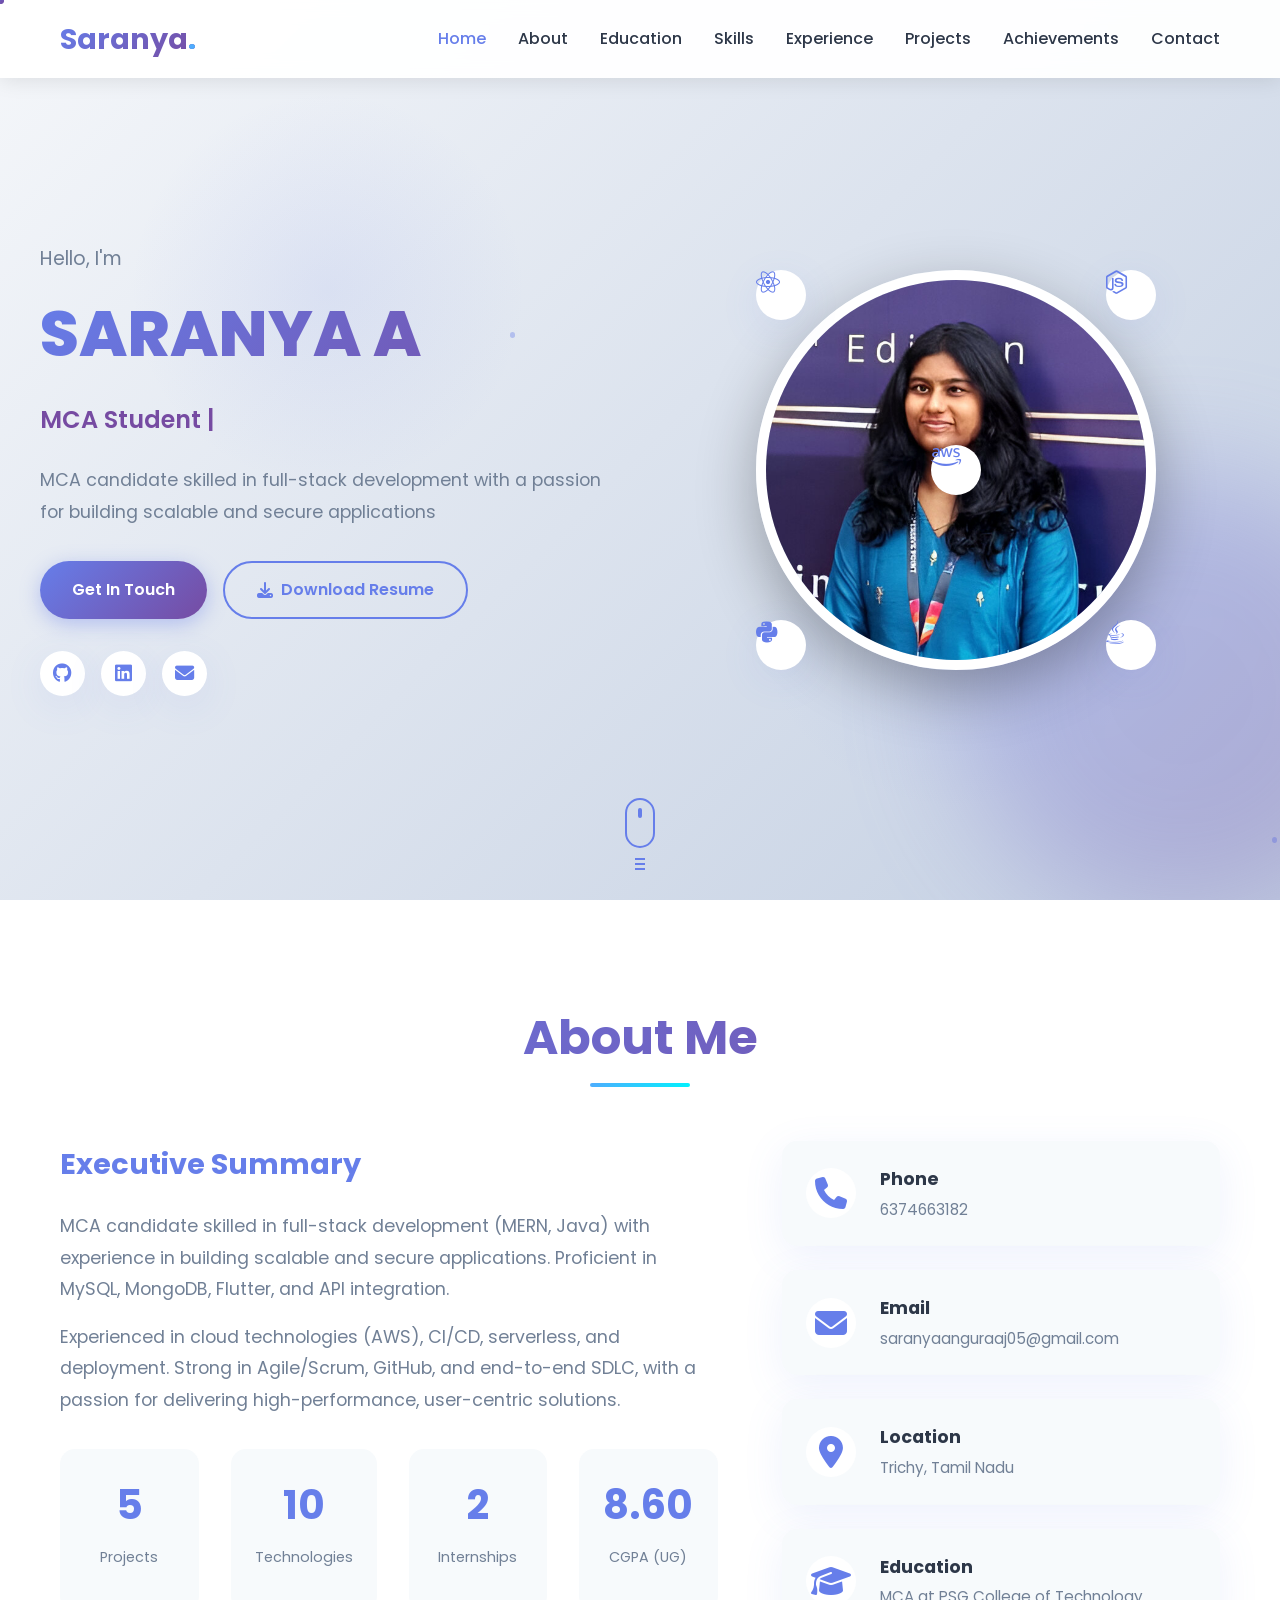
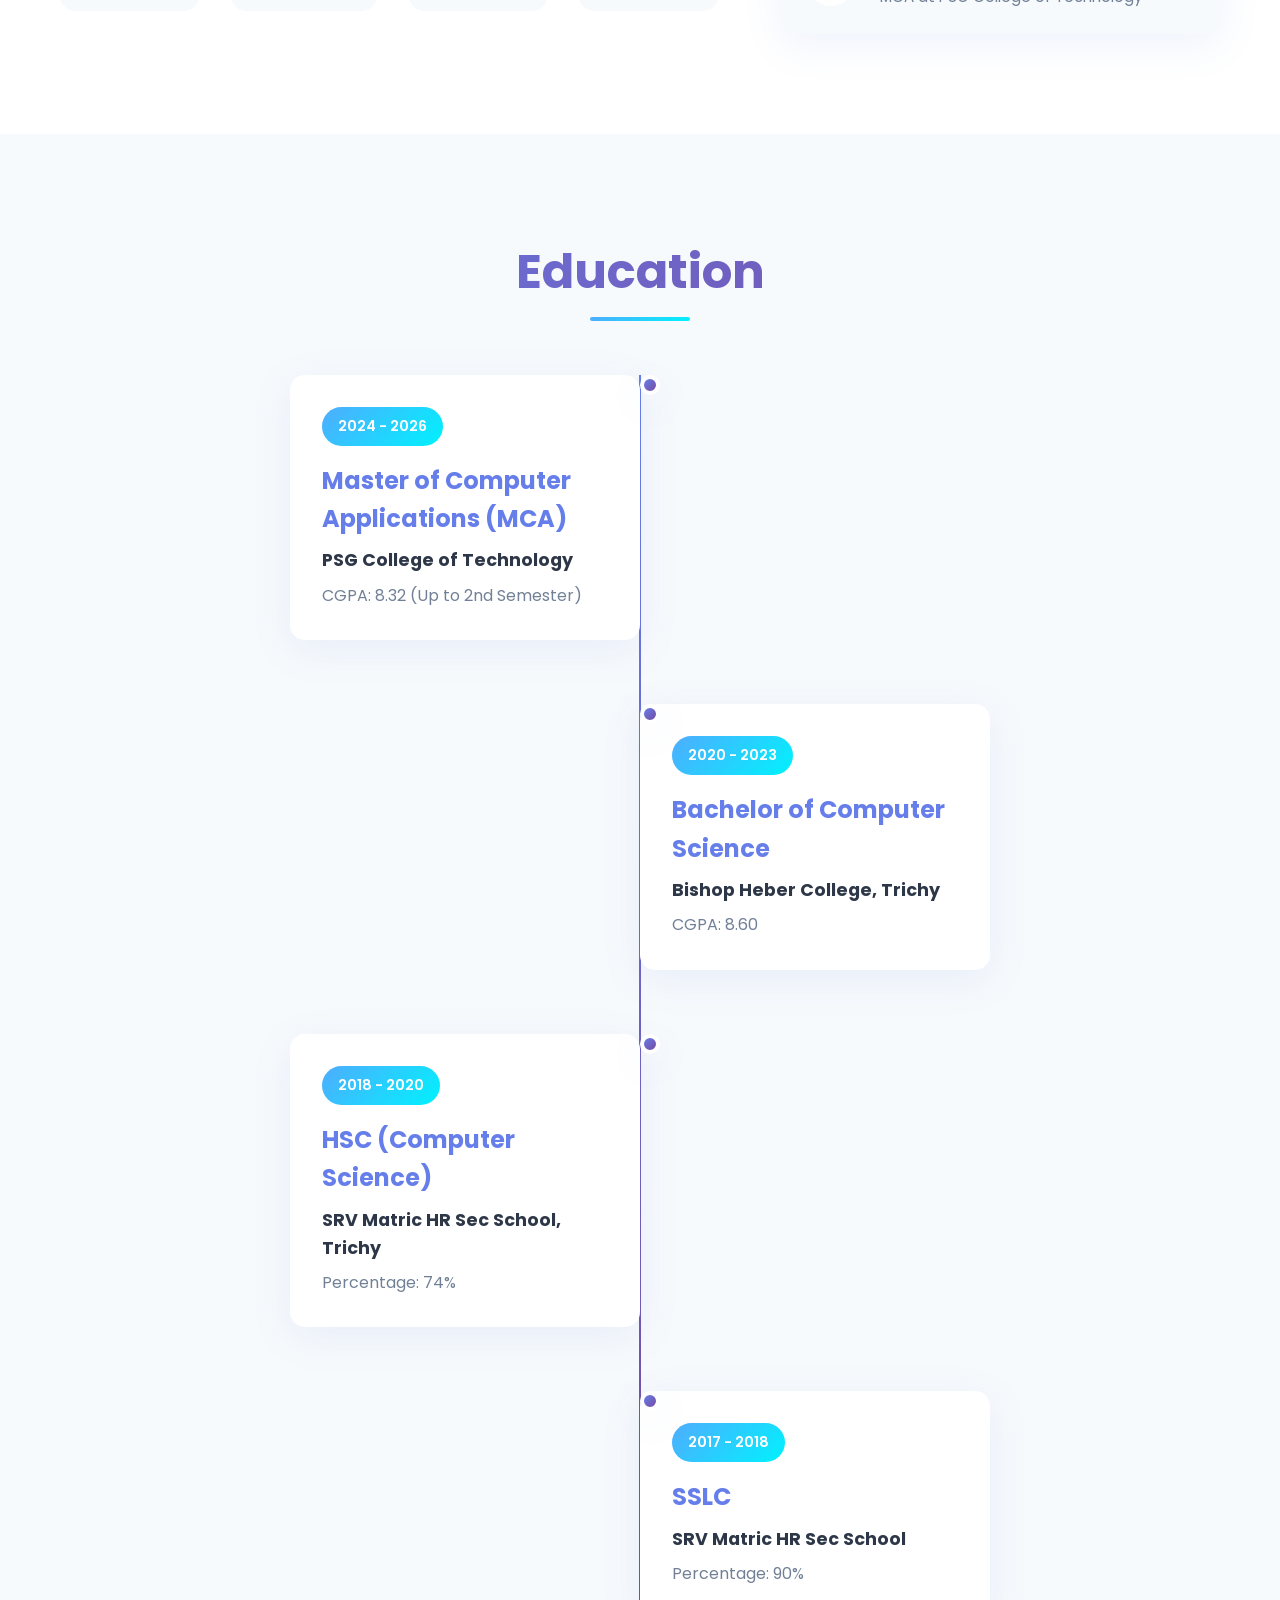
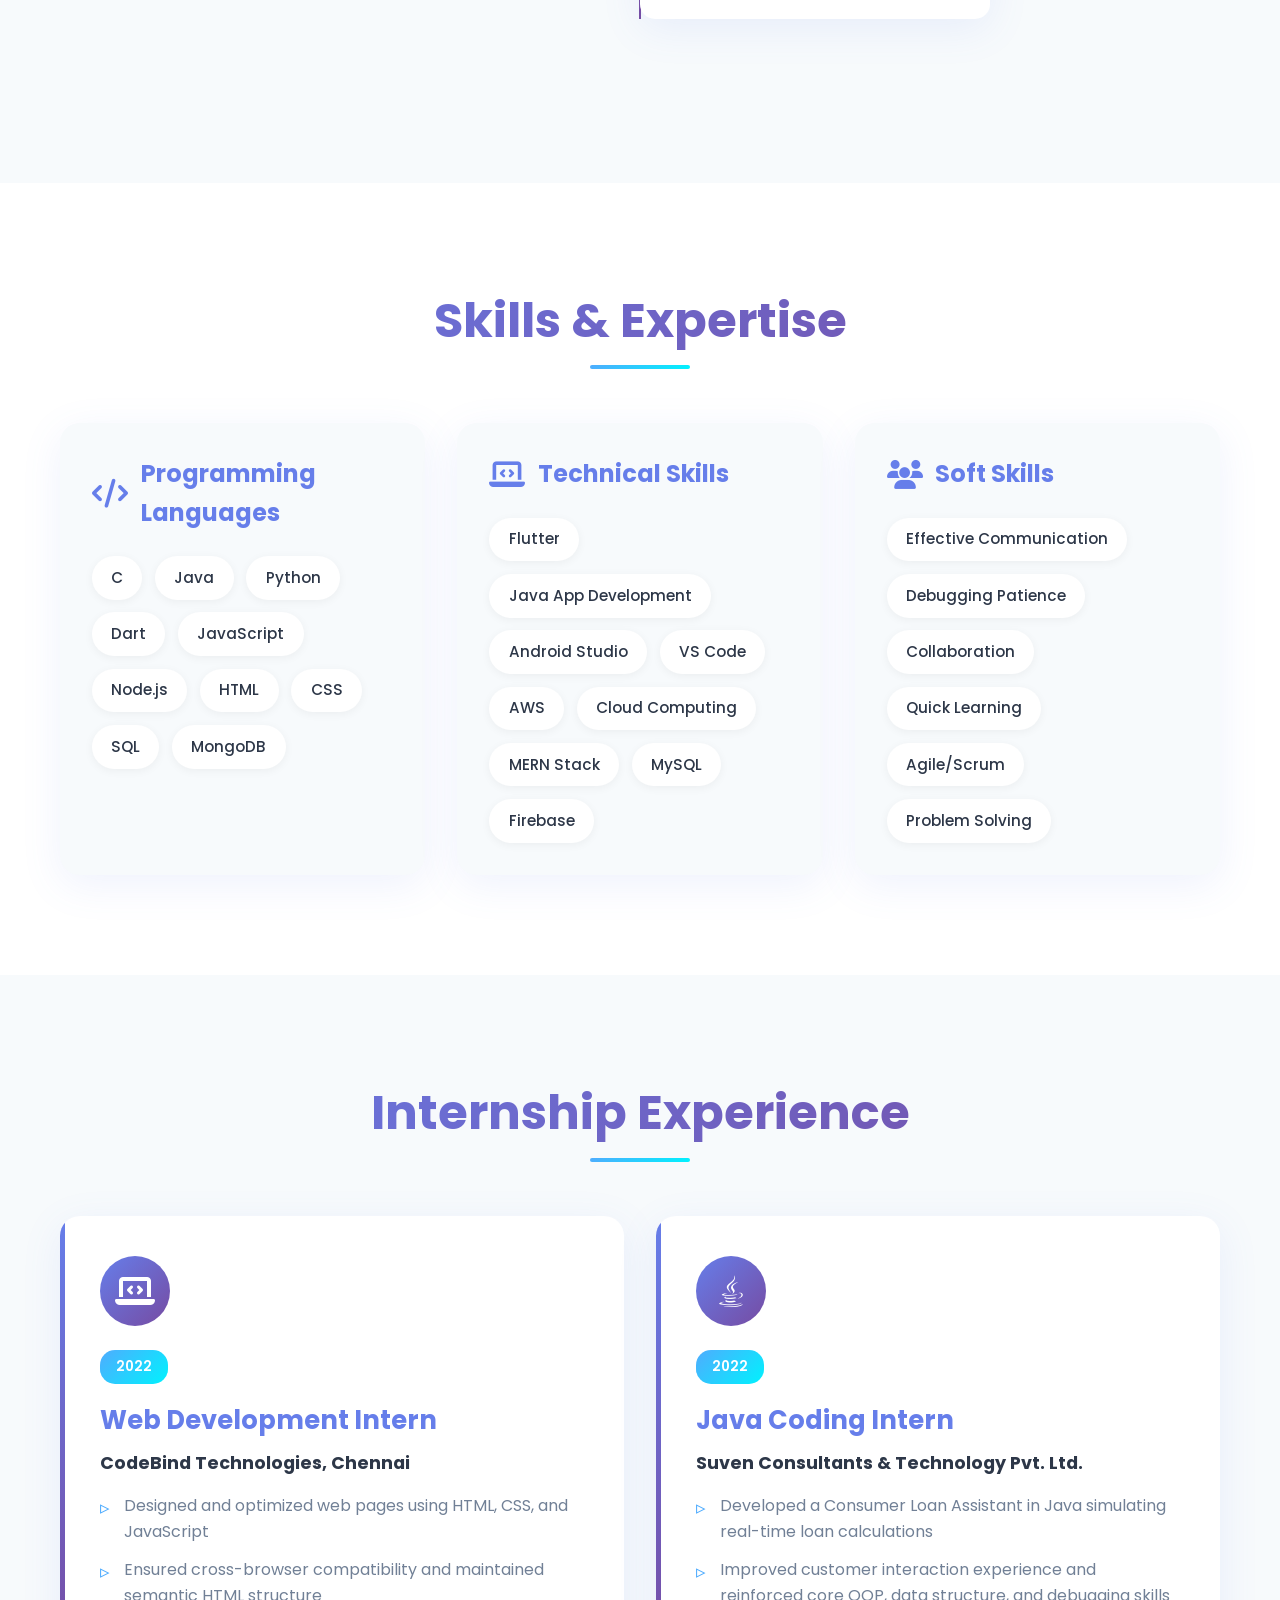
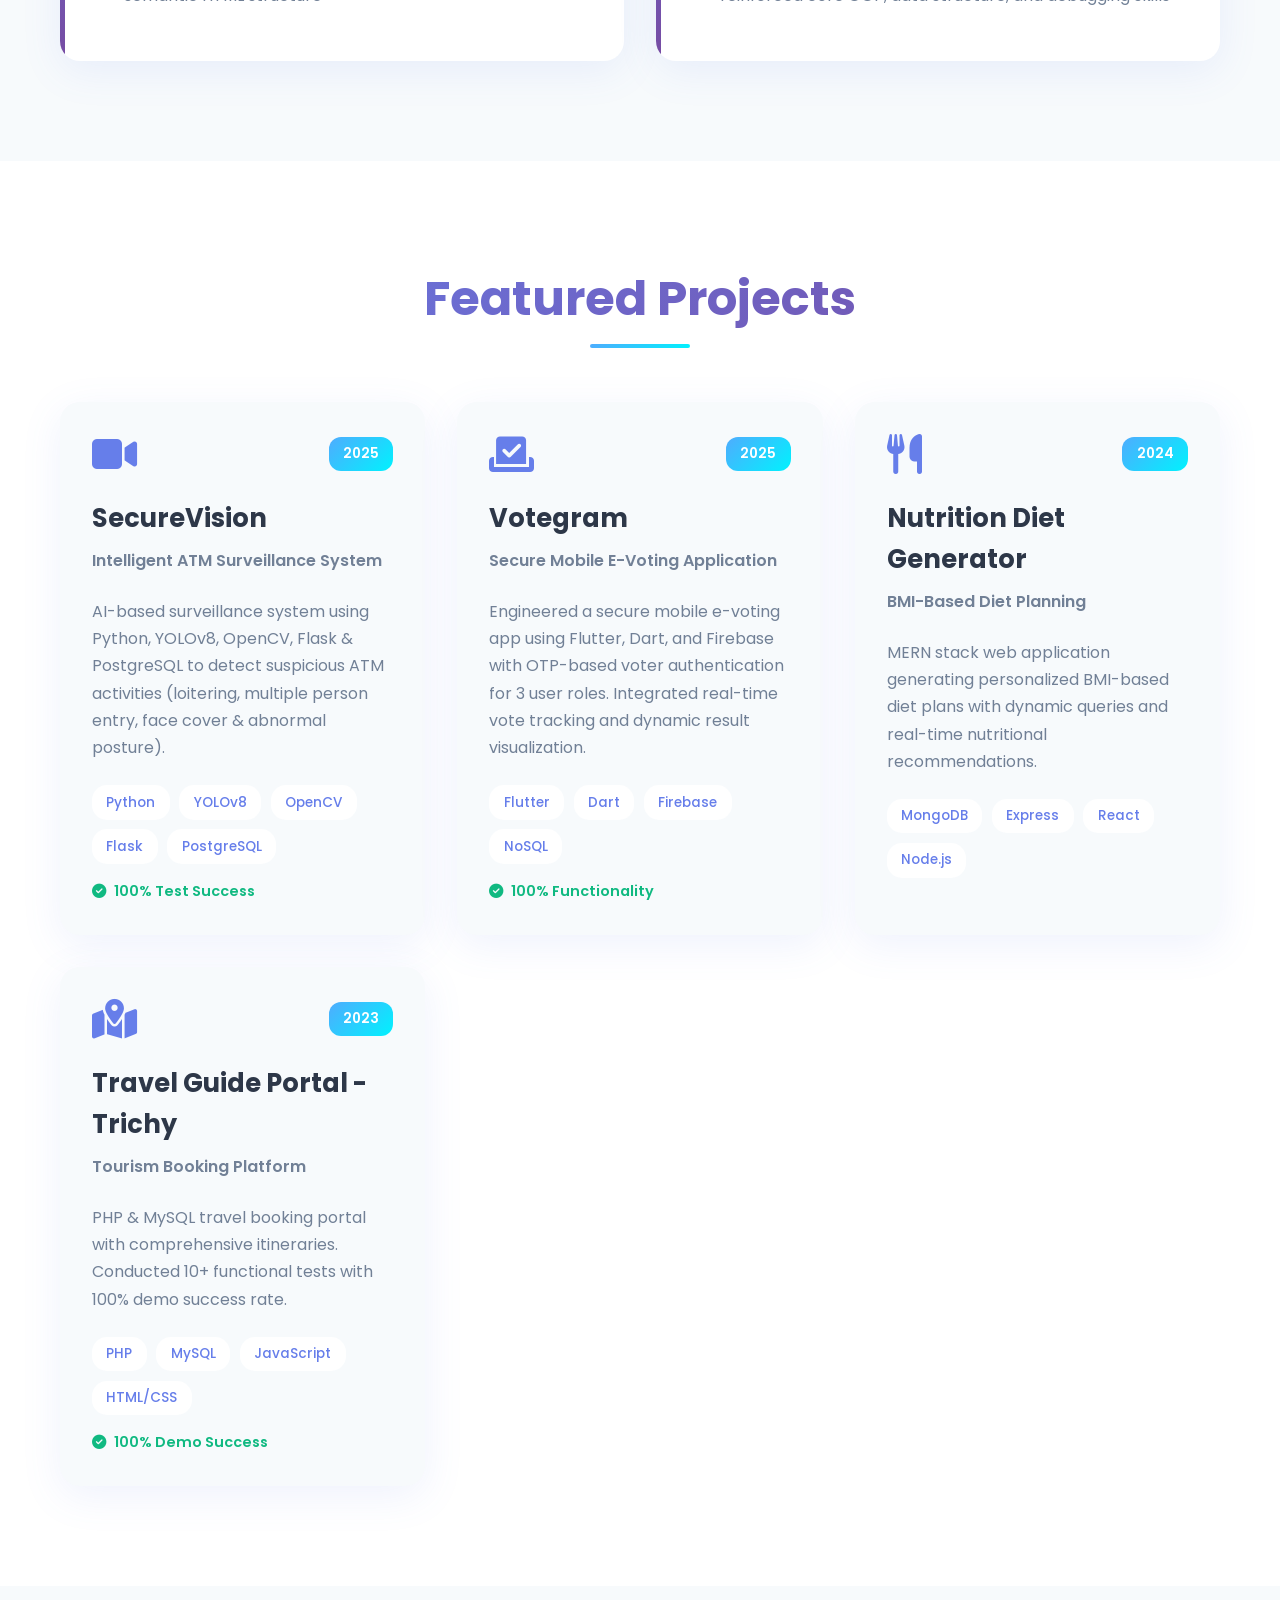
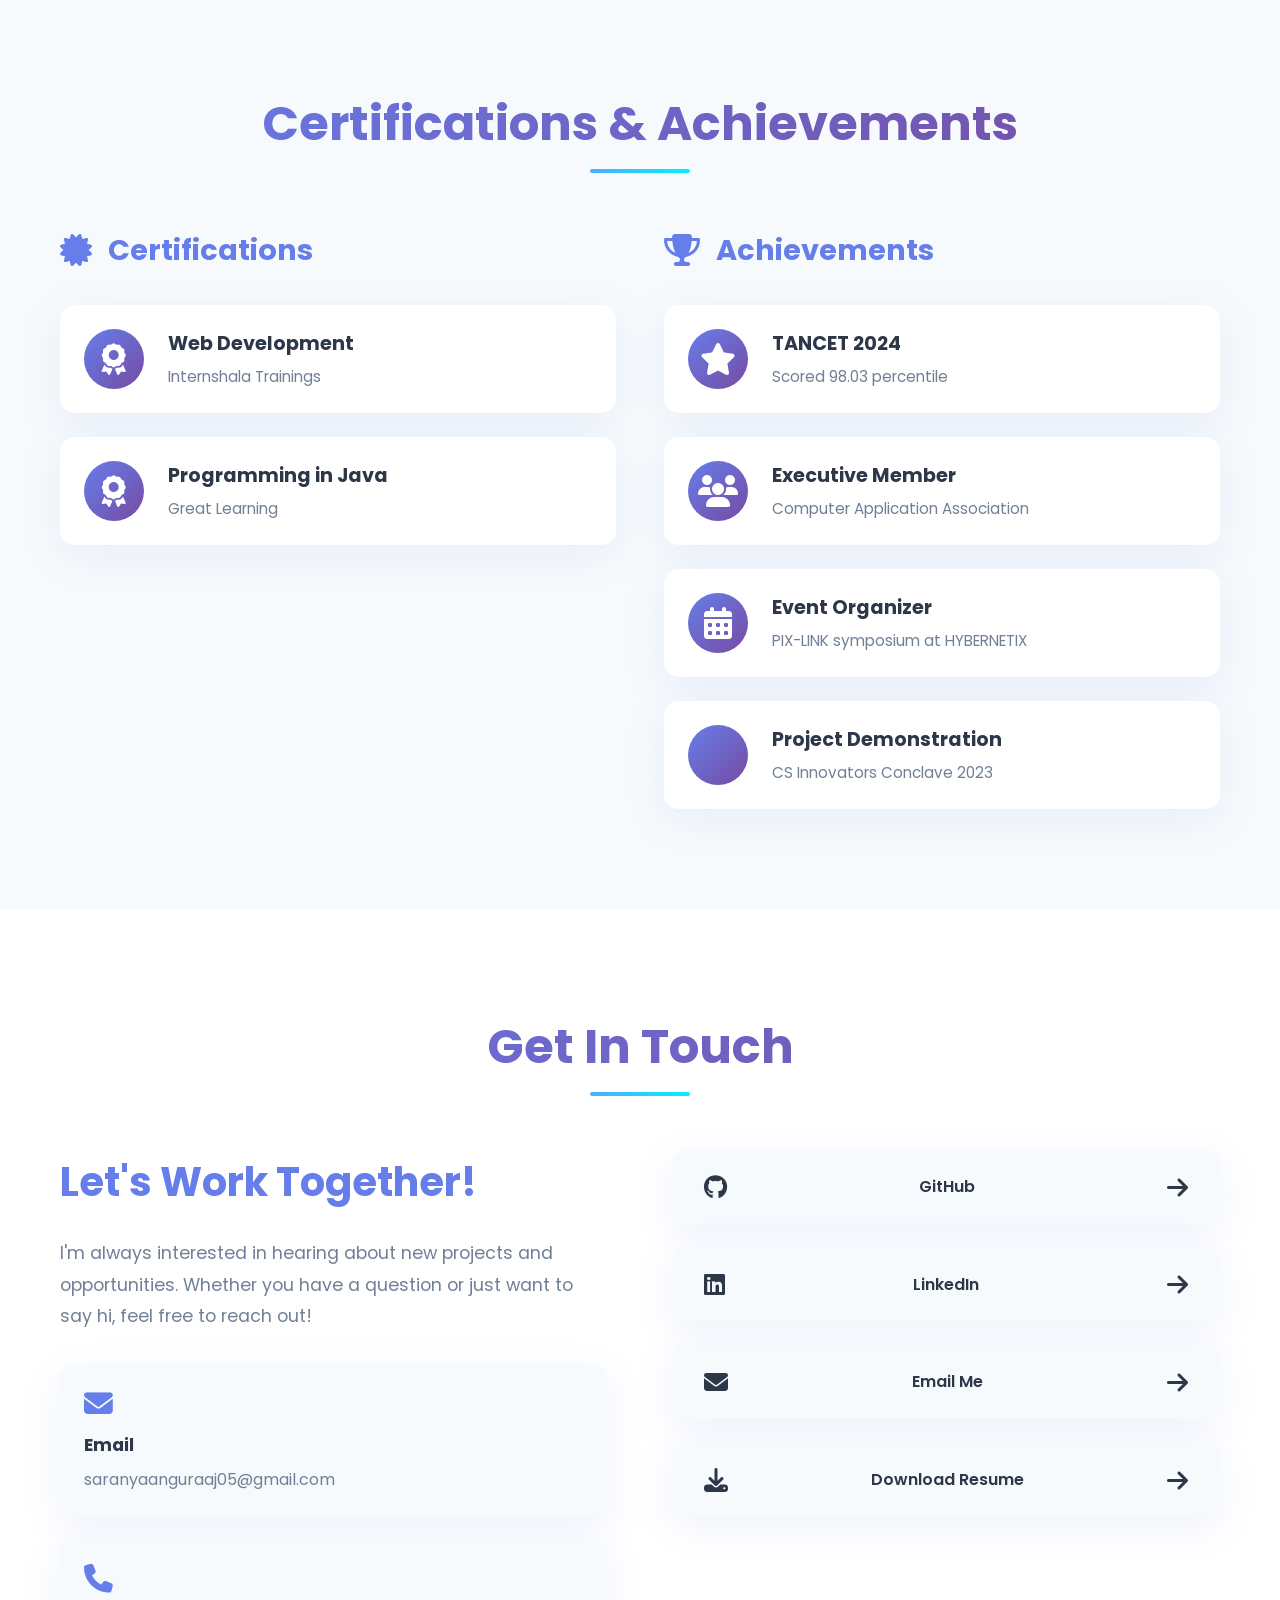
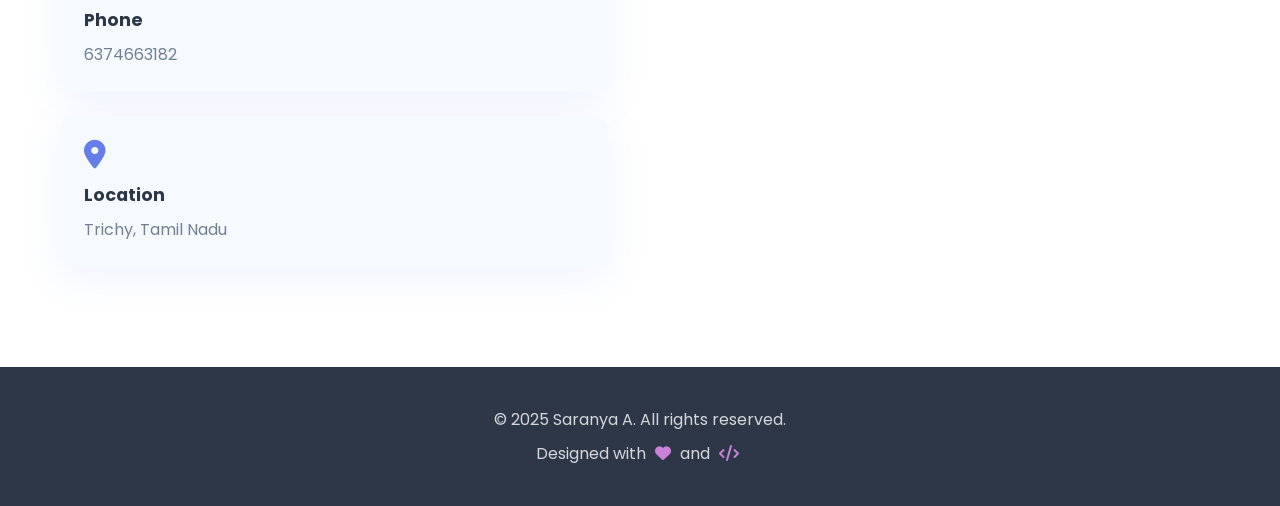
==== commit 39b0bb81: "Update index.html" ====
--- a/index.html
+++ b/index.html
@@ -53,7 +53,7 @@
                 </div>
                 <div class="social-links">
                     <a href="https://github.com/SaranyaAnguraj05" target="_blank" class="social-icon"><i class="fab fa-github"></i></a>
-                    <a href="https://linkedin.com/in/saranya-anguraj" target="_blank" class="social-icon"><i class="fab fa-linkedin"></i></a>
+                    <a href="https://www.linkedin.com/in/saranya-anguraj-b54a61326/" target="_blank" class="social-icon"><i class="fab fa-linkedin"></i></a>
                     <a href="mailto:saranyaanguraaj05@gmail.com" class="social-icon"><i class="fas fa-envelope"></i></a>
                 </div>
             </div>
@@ -444,7 +444,7 @@
                         <span>GitHub</span>
                         <i class="fas fa-arrow-right"></i>
                     </a>
-                    <a href="https://linkedin.com/in/saranya-anguraj" target="_blank" class="contact-link">
+                    <a href="https://www.linkedin.com/in/saranya-anguraj-b54a61326/" target="_blank" class="contact-link">
                         <i class="fab fa-linkedin"></i>
                         <span>LinkedIn</span>
                         <i class="fas fa-arrow-right"></i>
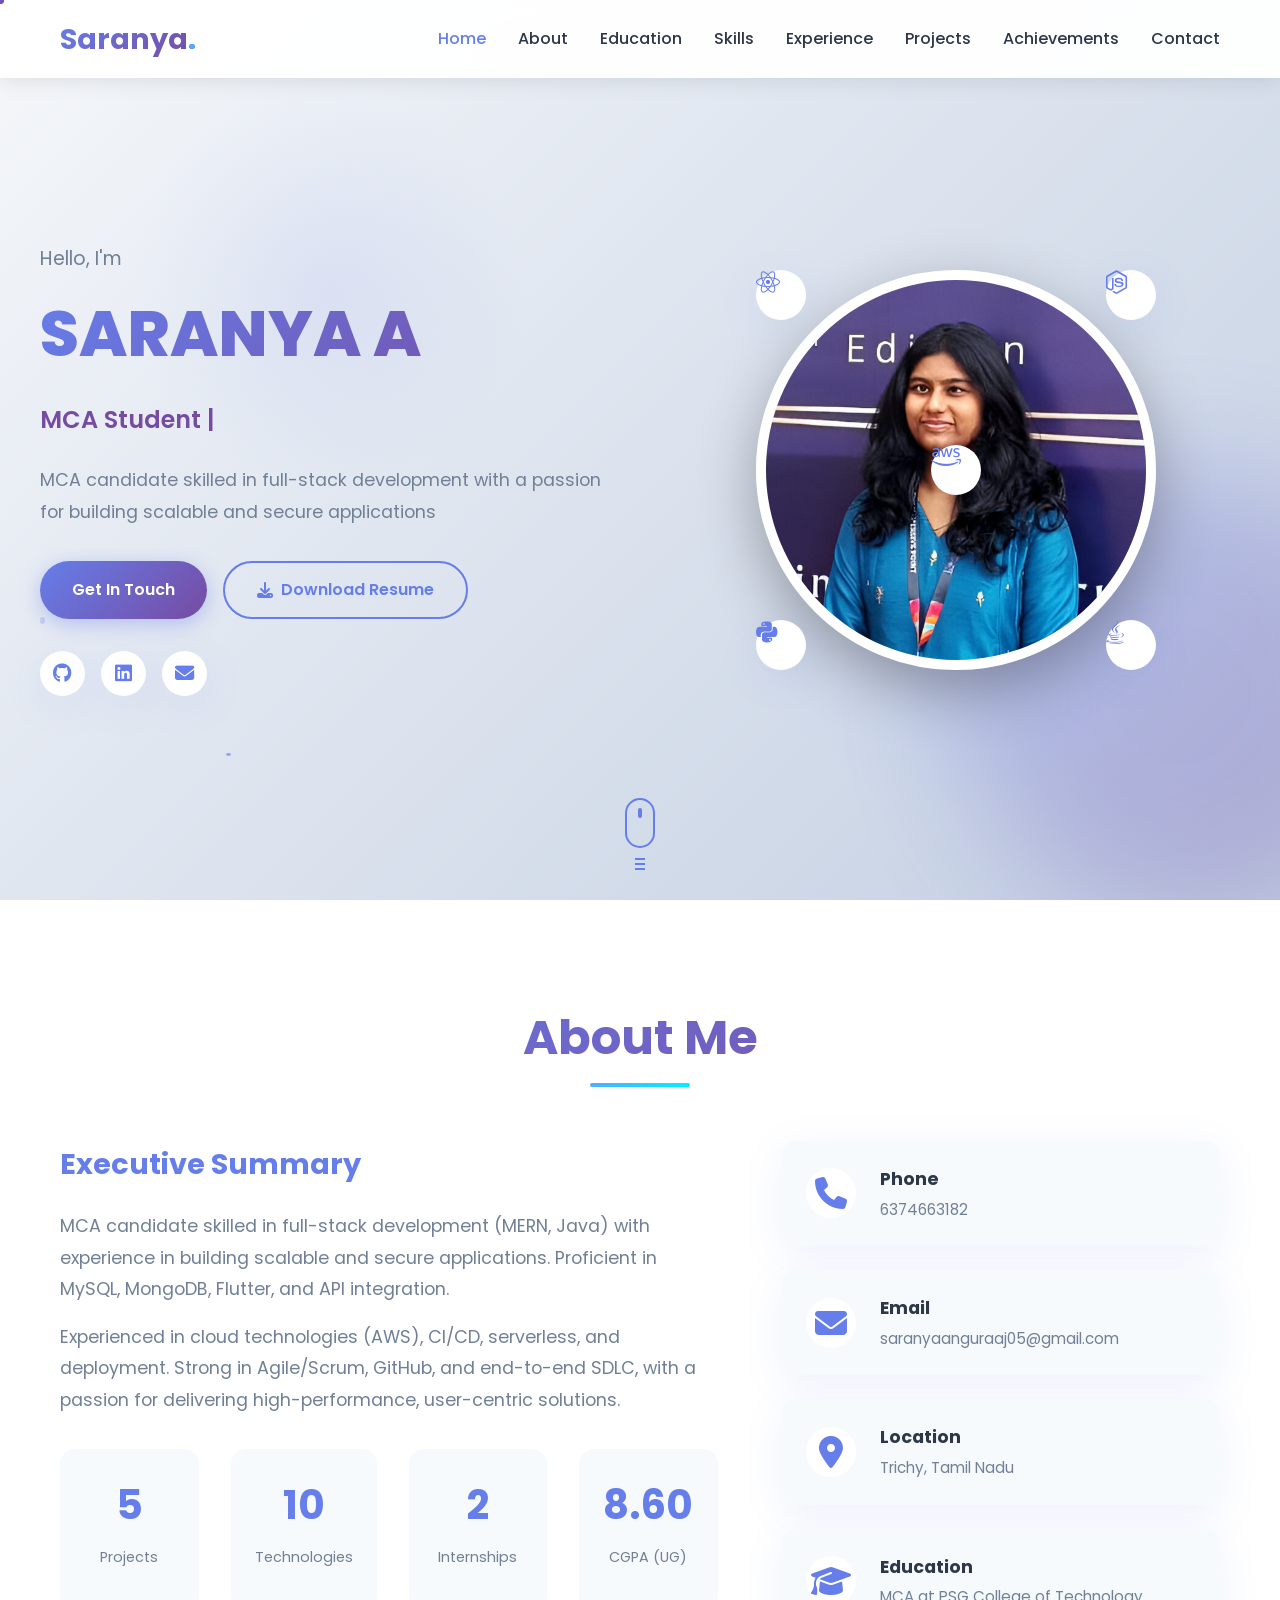
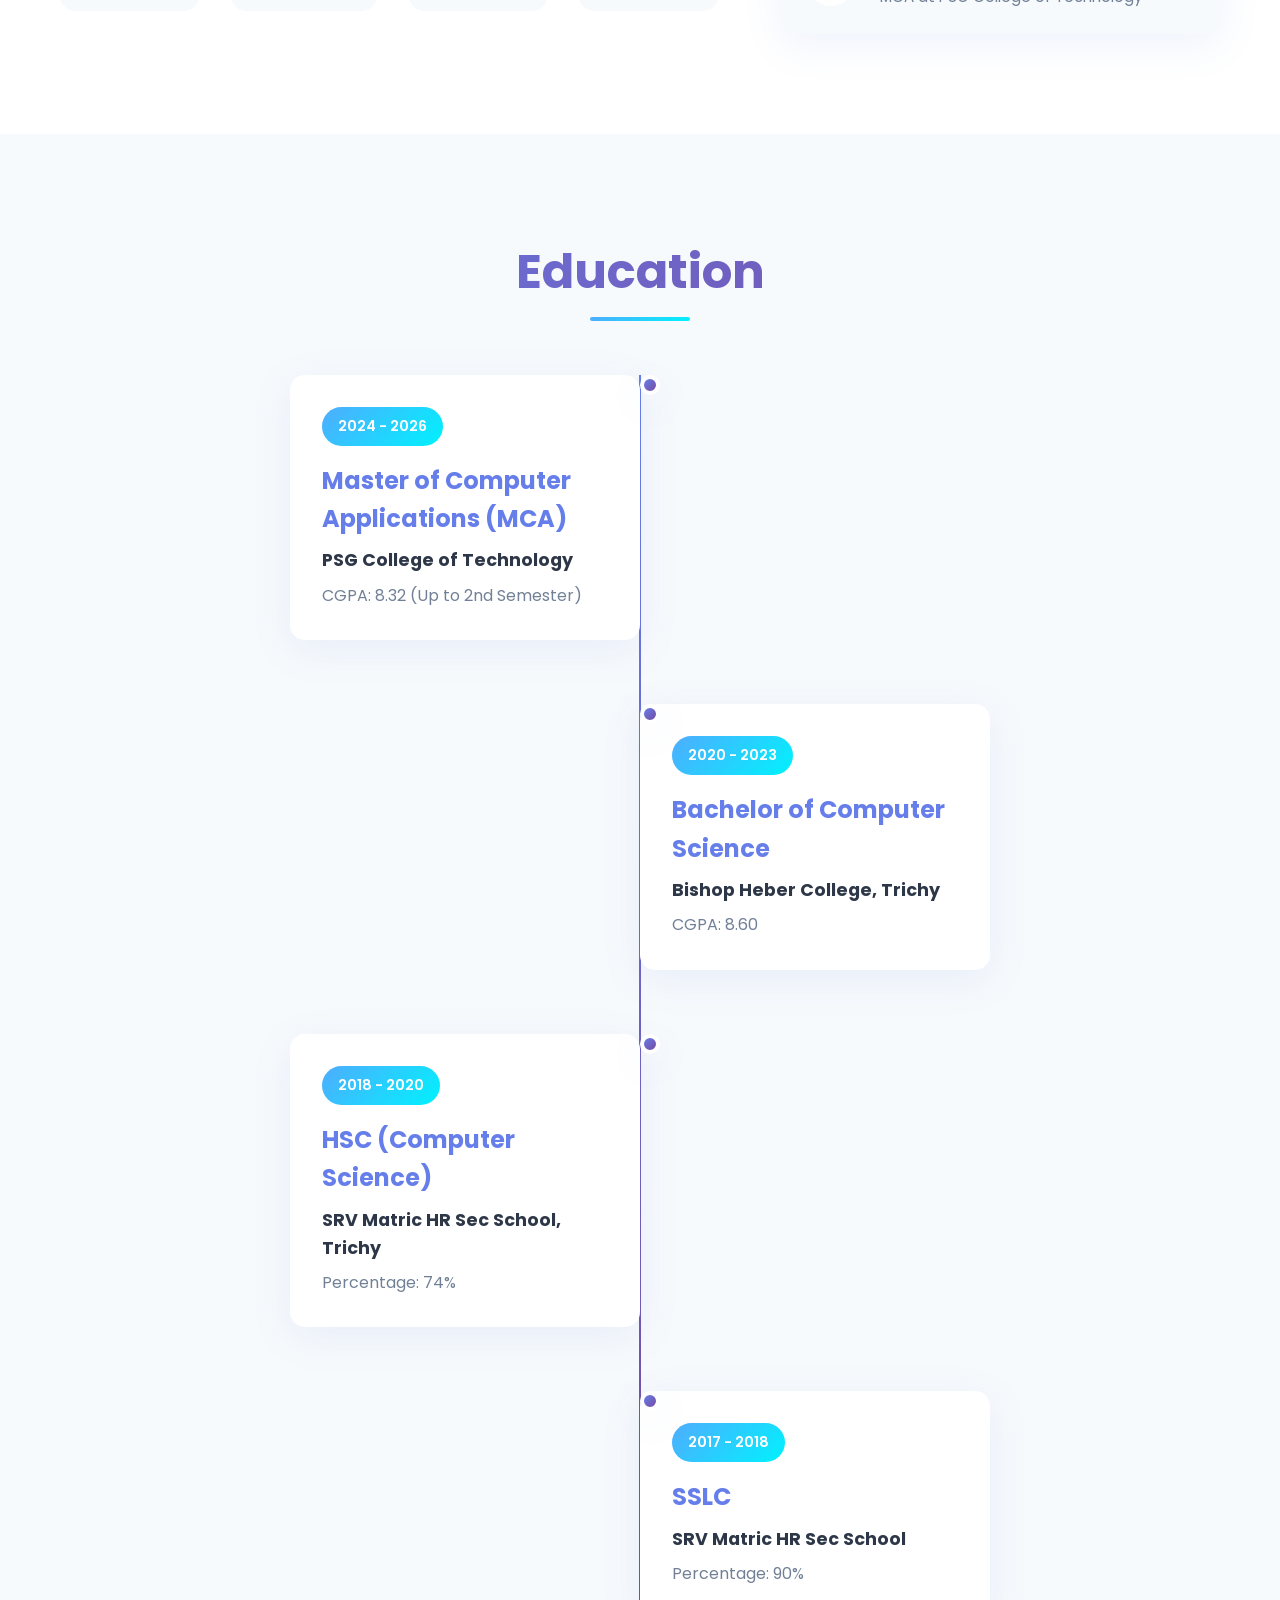
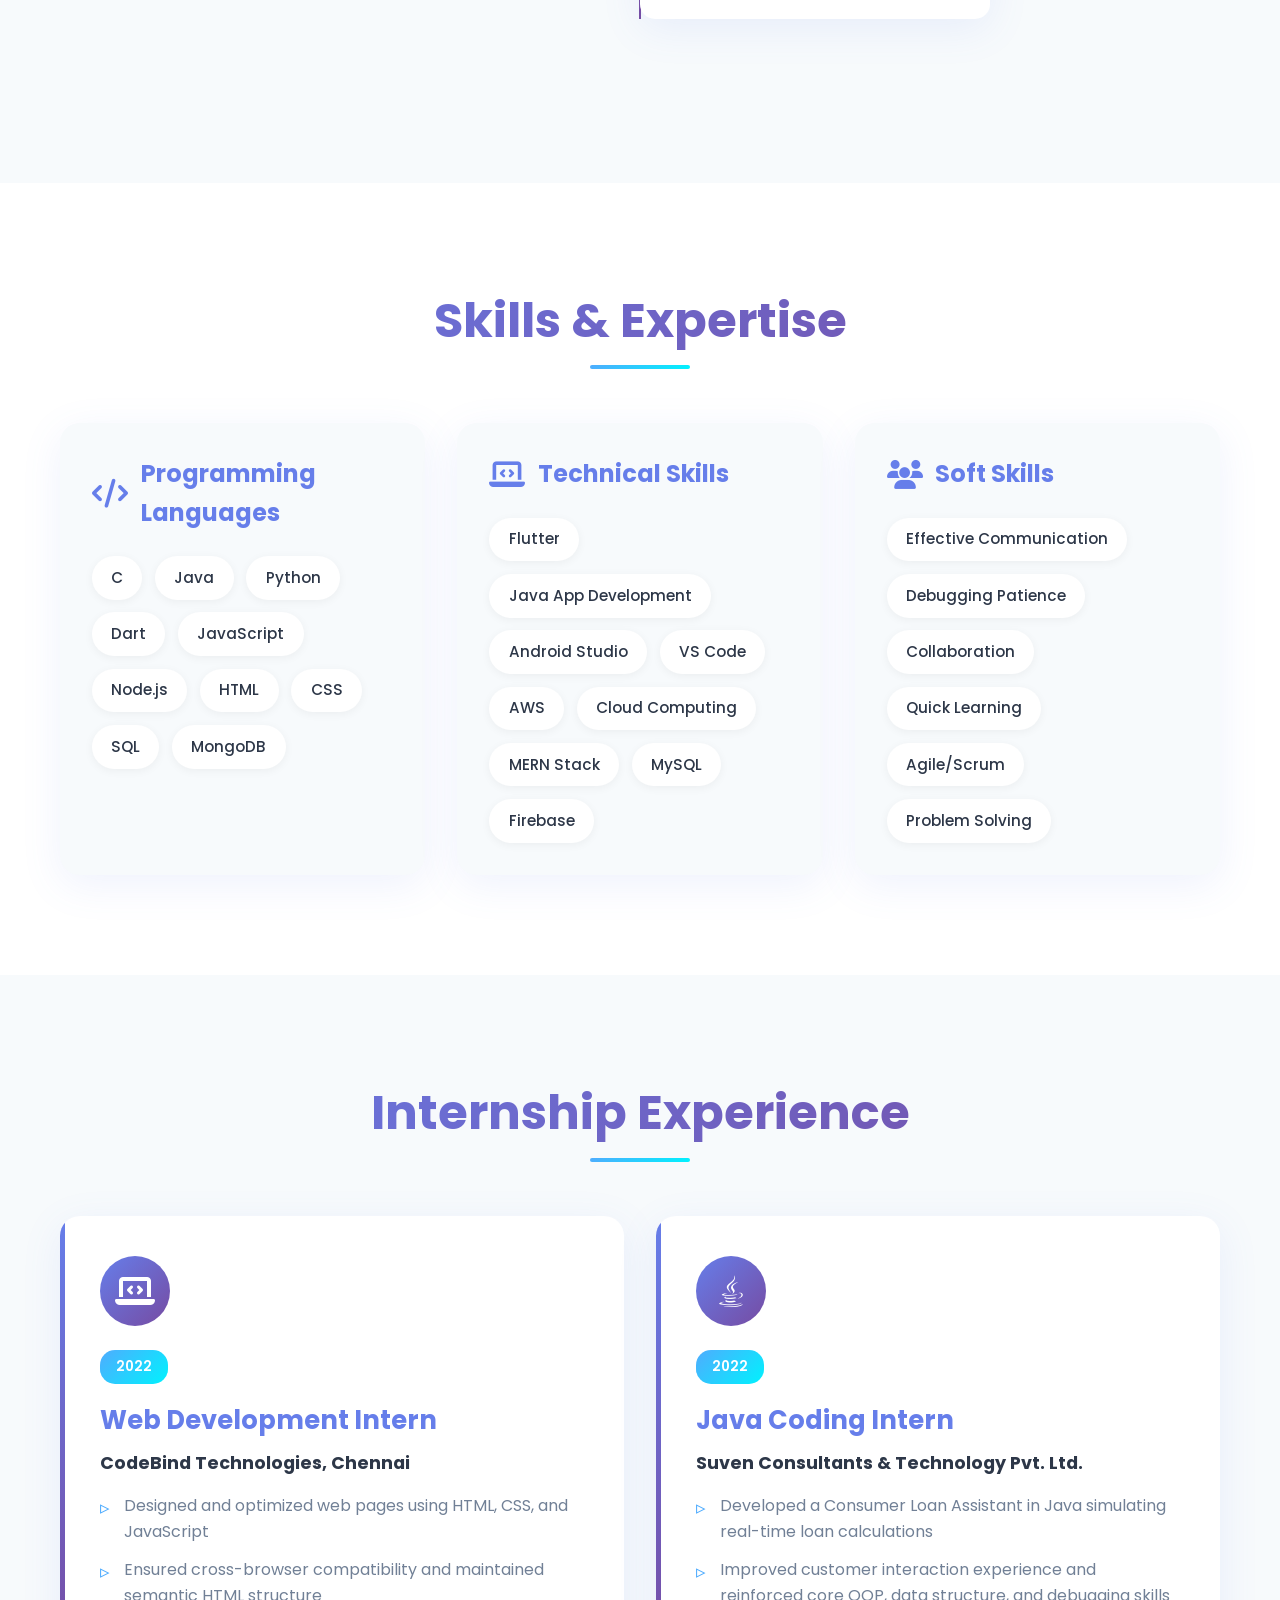
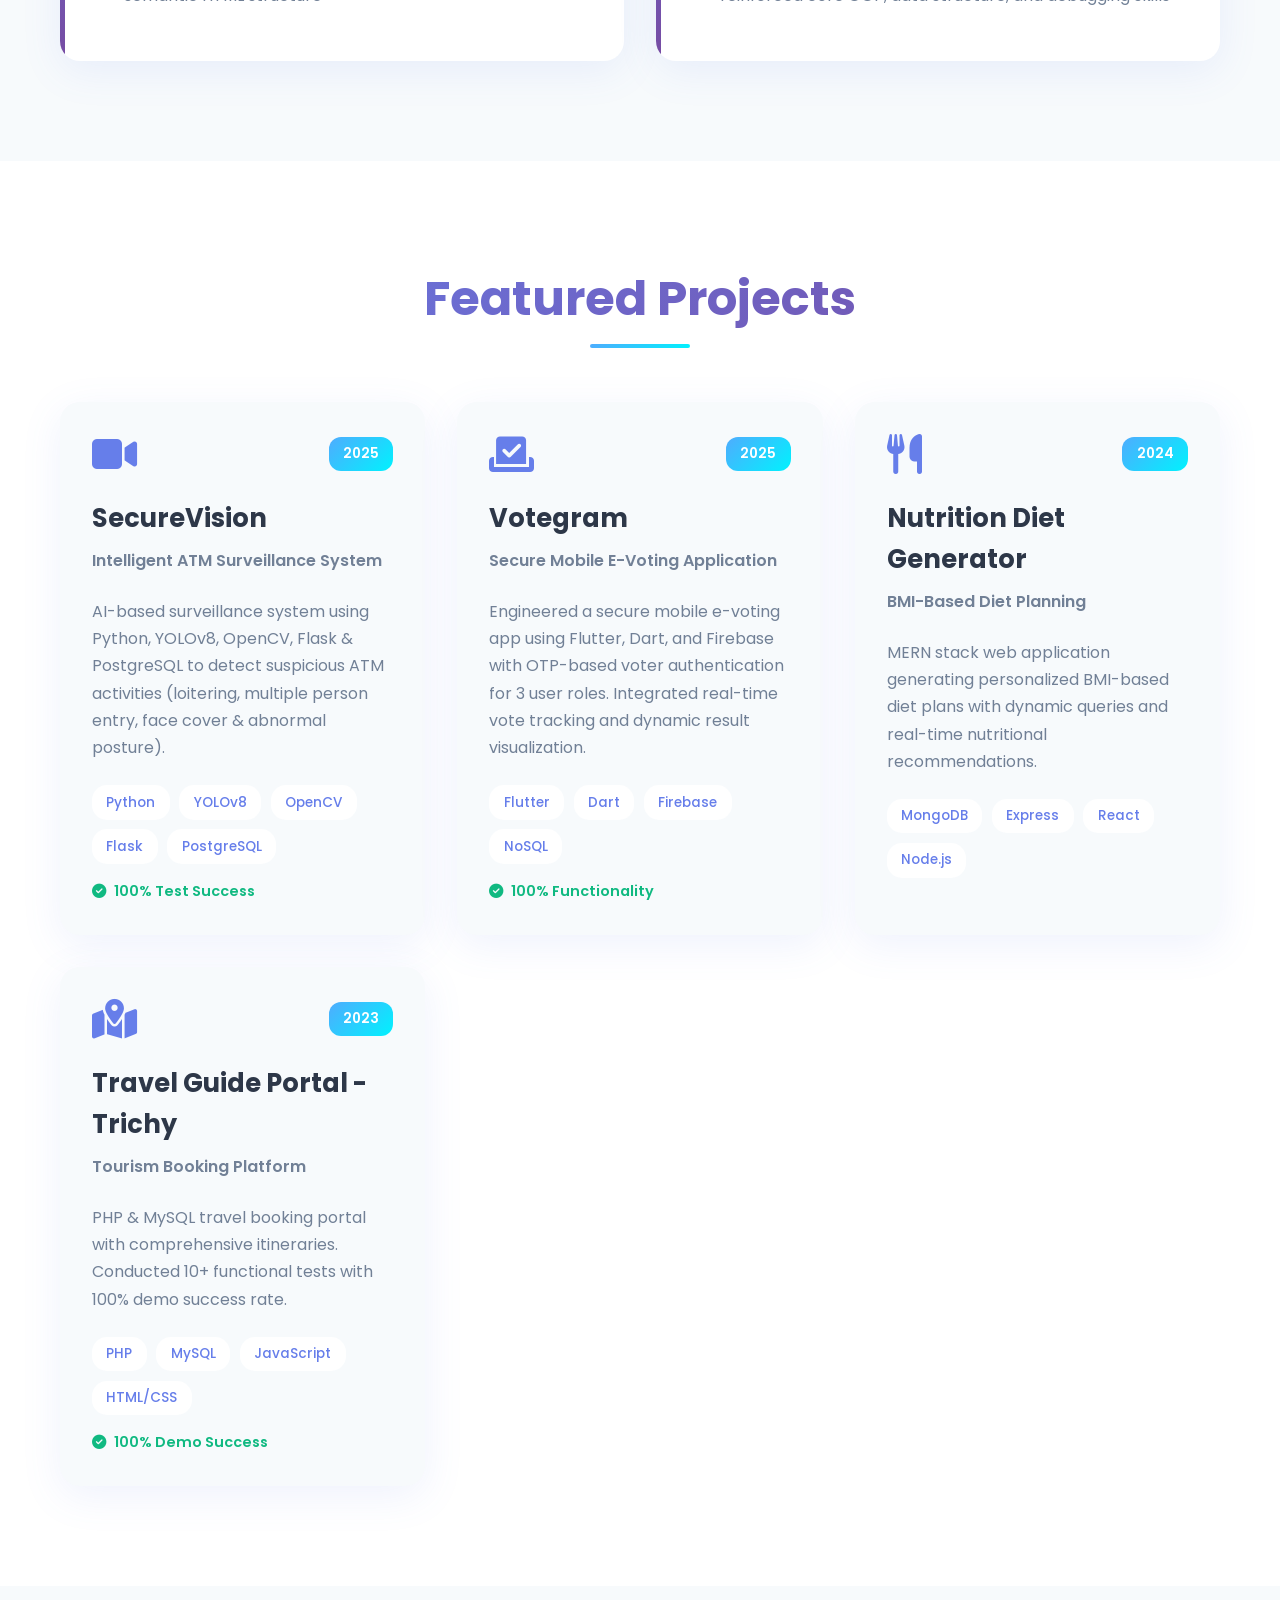
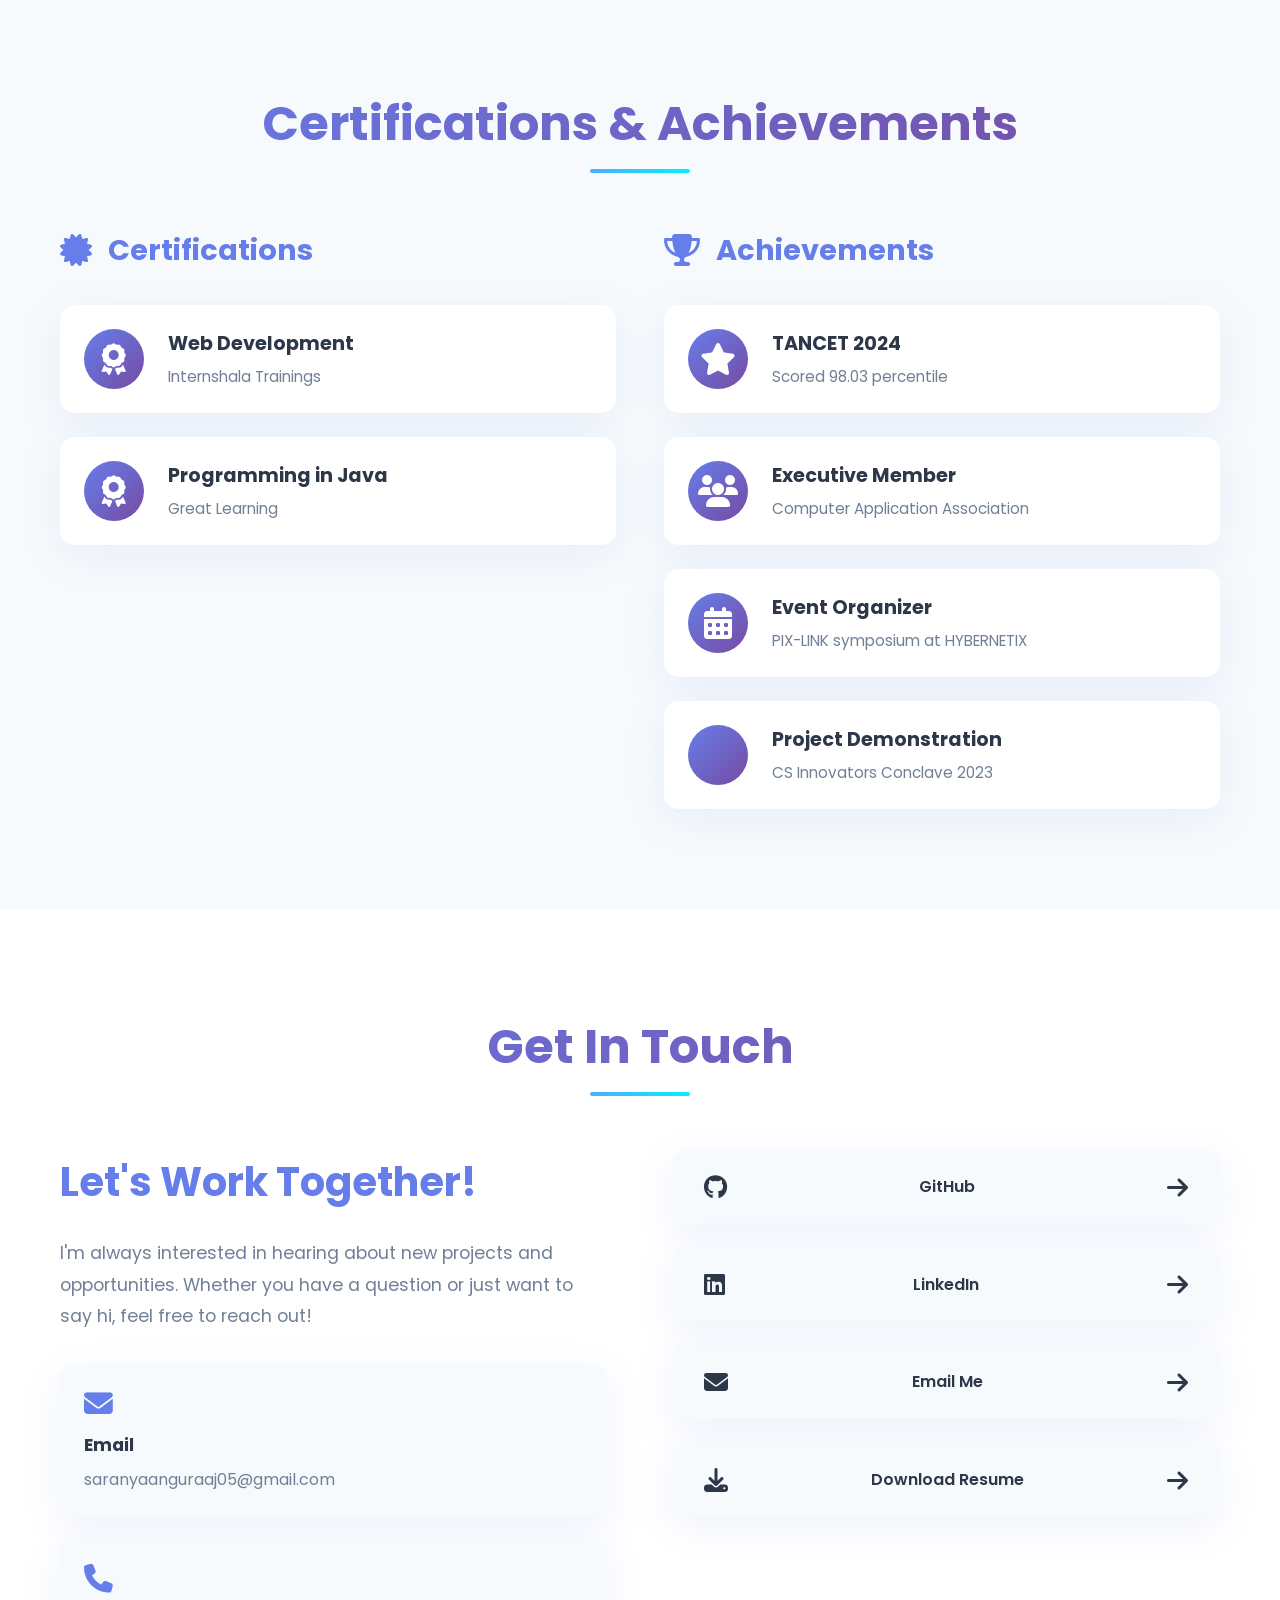
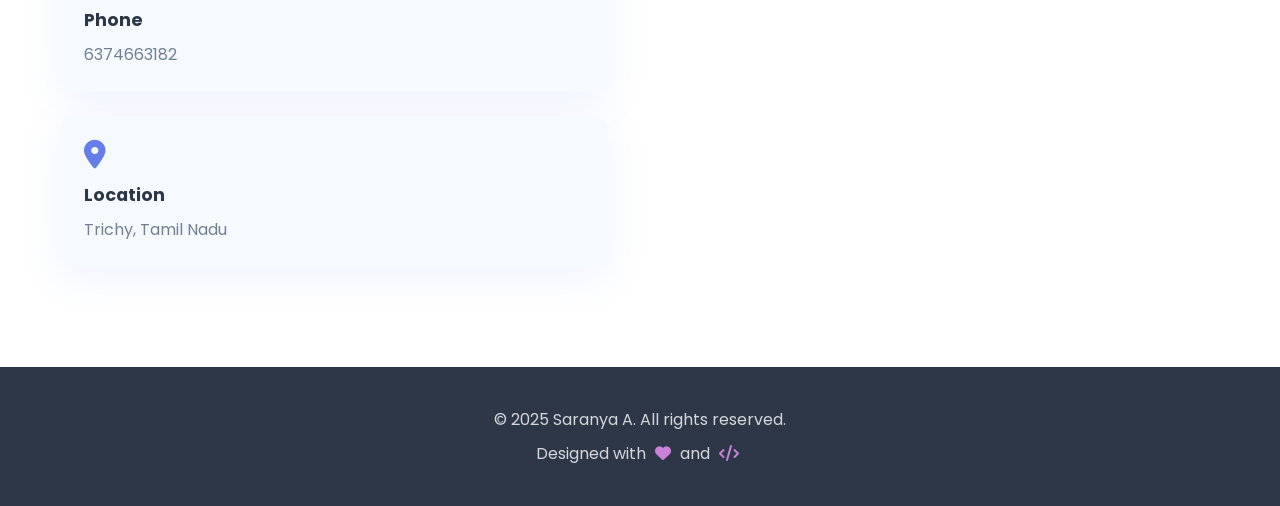
==== commit 45983c5c: "Update index.html" ====
--- a/index.html
+++ b/index.html
@@ -53,7 +53,7 @@
                 </div>
                 <div class="social-links">
                     <a href="https://github.com/SaranyaAnguraj05" target="_blank" class="social-icon"><i class="fab fa-github"></i></a>
-                    <a href="https://www.linkedin.com/in/saranya-anguraj-b54a61326/" target="_blank" class="social-icon"><i class="fab fa-linkedin"></i></a>
+                    <a href="https://linkedin.com/in/saranya-anguraj-b54a61326//" target="_blank" class="social-icon"><i class="fab fa-linkedin"></i></a>
                     <a href="mailto:saranyaanguraaj05@gmail.com" class="social-icon"><i class="fas fa-envelope"></i></a>
                 </div>
             </div>
@@ -444,7 +444,7 @@
                         <span>GitHub</span>
                         <i class="fas fa-arrow-right"></i>
                     </a>
-                    <a href="https://www.linkedin.com/in/saranya-anguraj-b54a61326/" target="_blank" class="contact-link">
+                    <a href="https://linkedin.com/in/saranya-anguraj-b54a61326/" target="_blank" class="contact-link">
                         <i class="fab fa-linkedin"></i>
                         <span>LinkedIn</span>
                         <i class="fas fa-arrow-right"></i>
